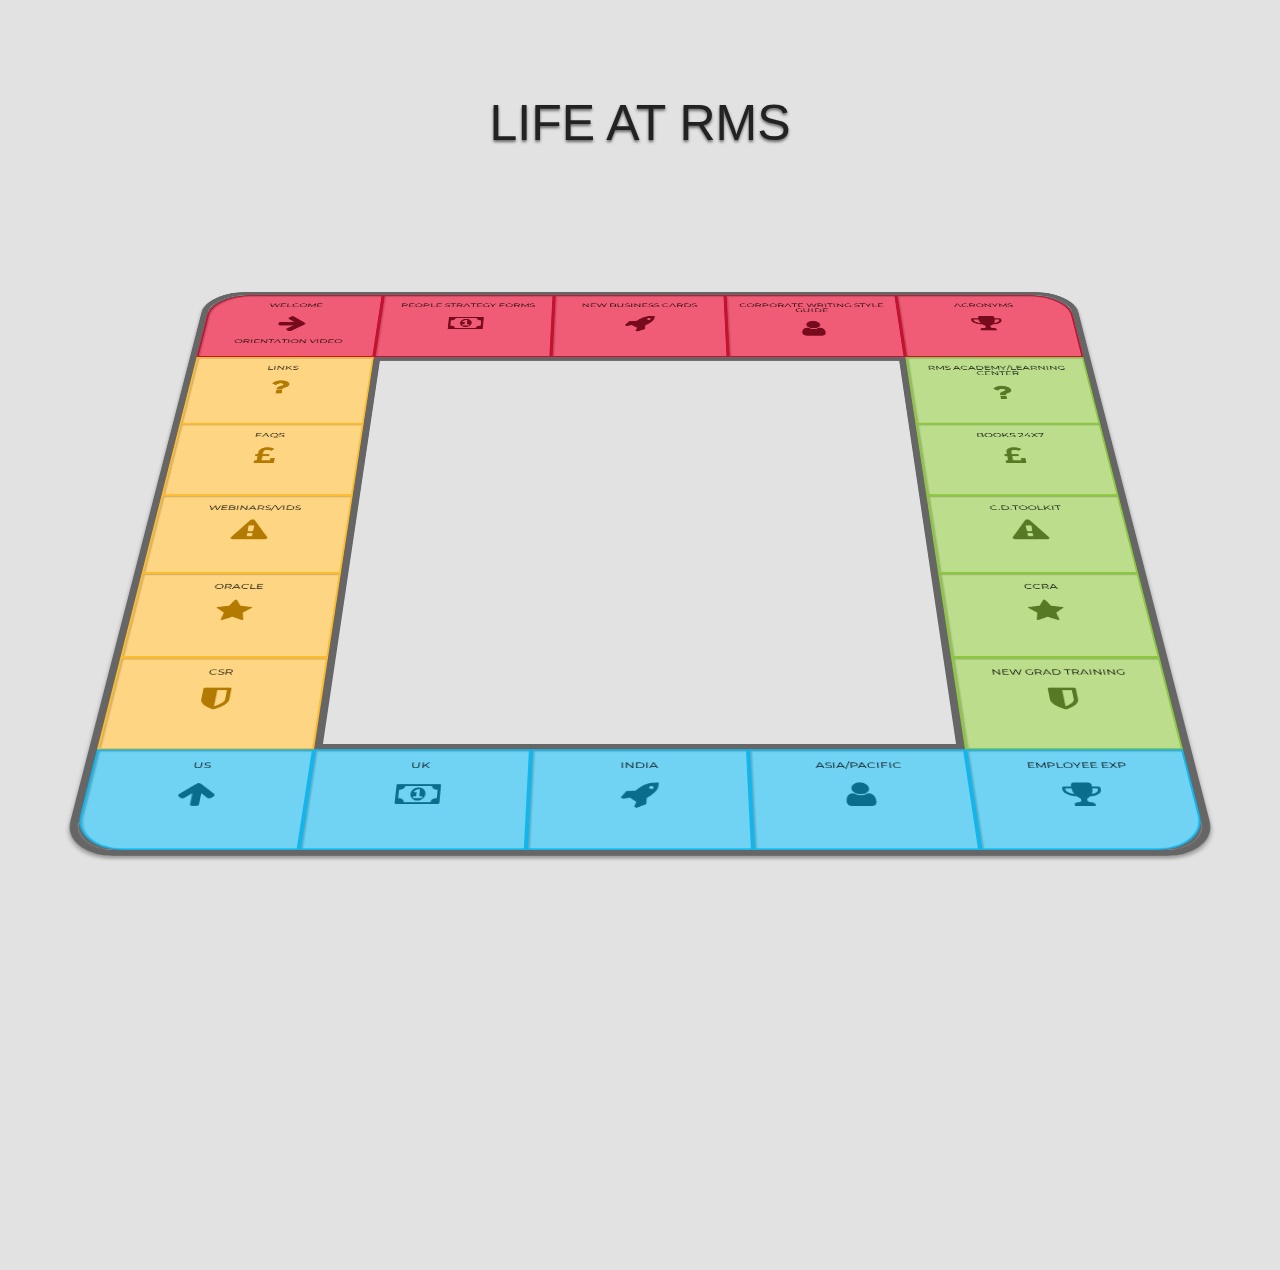
==== www/index.html @ 9209a02b "update index.html to reflect new tile names" ====
<html><head><link href="//maxcdn.bootstrapcdn.com/font-awesome/4.3.0/css/font-awesome.min.css" rel="stylesheet"/><link rel="StyleSheet" href="style.css" type="text/css" media="screen"/><link href="http://fonts.googleapis.com/css?family=Montserrat" rel="stylesheet" type="text/css"/><script src="http://code.jquery.com/jquery-2.1.4.min.js"></script></head><body><div class="app-container"><h1 class="title">Life at RMS</h1><div class="board"><!-- Top Row--><div class="top"><section data-id="dayOneWelcome" class="active top"><div class="place">Welcome</div><i class="fa fa-arrow-right"></i><div class="price">Orientation Video</div></section><section data-id="PSF" class="top"><div class="place">People Strategy Forms</div><i class="fa fa-money"></i><div class="price"> </div></section><section data-id="BusinessCards" class="top"><div class="place">New Business Cards</div><i class="fa fa-rocket"></i><div class="price"> </div></section><section class="top"><div class="place">Corporate Writing Style Guide</div><i class="fa fa-user"></i><div class="price"> </div></section><section class="no-dir end top"><div class="place">Acronyms </div><i class="fa fa-trophy"></i><div class="price"> </div></section></div><div class="sides"><!-- Right Row--><div class="side right"><section class="right"><div class="place">RMS ACADEMY/LEARNING CENTER</div><i class="fa fa-question"></i><div class="price"> </div></section><section class="right"><div class="place">BOOKS 24X7</div><i class="fa fa-gbp"></i><div class="price"></div></section><section class="right"><div class="place">C.D.TOOLKIT</div><i class="fa fa-warning"></i><div class="price"> </div></section><section class="right"><div class="place">CCRA</div><i class="fa fa-star"></i><div class="price"> </div></section><section class="right"><div class="place">NEW GRAD TRAINING</div><i class="fa fa-shield"></i><div class="price"> </div></section></div><!-- Left Row--><div class="side left"><section class="left"><div class="place">LINKS</div><i class="fa fa-question"></i><div class="price"> </div></section><section class="left"><div class="place">FAQS</div><i class="fa fa-gbp"></i><div class="price"> </div></section><section class="left danger"><div class="place">WEBINARS/VIDS</div><i class="fa fa-warning"></i><div class="price"> </div></section><section class="left"><div class="place">ORACLE</div><i class="fa fa-star"></i><div class="price"></div></section><section class="left start"><div class="place">CSR</div><i class="fa fa-shield"></i><div class="price"> </div></section></div></div><!-- Top Row--><div class="bottom"><section class="active bottom"><div class="place">US</div><i class="fa fa-arrow-up"></i><div class="price"> </div></section><section class="bottom"><div class="place">UK</div><i class="fa fa-money"></i><div class="price"> </div></section><section class="bottom"><div class="place">INDIA</div><i class="fa fa-rocket"></i><div class="price"> </div></section><section class="bottom"><div class="place">ASIA/PACIFIC</div><i class="fa fa-user"></i><div class="price"> </div></section><section class="no-dir end bottom"><div class="place">EMPLOYEE EXP</div><i class="fa fa-trophy"></i><div class="price"> </div></section></div></div><div class="modal"><div class="modal-content">Hello! This is an awesome model message.</div></div></div><script src="js/app.js"></script></body></html>
---- www/style.css ----
html,body,div,span,applet,object,iframe,h1,h2,h3,h4,h5,h6,p,blockquote,pre,a,abbr,acronym,address,big,cite,code,del,dfn,em,img,ins,kbd,q,s,samp,small,strike,strong,sub,sup,tt,var,b,u,i,center,dl,dt,dd,ol,ul,li,fieldset,form,label,legend,table,caption,tbody,tfoot,thead,tr,th,td,article,aside,canvas,details,embed,figure,figcaption,footer,header,hgroup,menu,nav,output,ruby,section,summary,time,mark,audio,video{margin:0;padding:0;border:0;font-size:100%;font:inherit;vertical-align:baseline}article,aside,details,figcaption,figure,footer,header,hgroup,menu,nav,section{display:block}body{line-height:1}ol,ul{list-style:none}blockquote,q{quotes:none}blockquote:before,blockquote:after,q:before,q:after{content:'';content:none}table{border-collapse:collapse;border-spacing:0}body{background:#e2e2e2;font-family:'Montserrat',sans-serif}body .title{text-align:center;margin:50px auto;font-family:Arial,Courier;font-size:50px;text-transform:uppercase;color:#222;text-shadow:0 2px 3px #666}.app-container{padding:3rem;position:relative;min-width:1100px}.board{border:.5rem solid #666;-webkit-transform:perspective(2500px) rotateX(50deg) translateY(-300px);transform:perspective(2500px) rotateX(50deg) translateY(-300px);width:90%;margin-left:auto;margin-right:auto;border-radius:3rem;overflow:hidden;box-shadow:0 .25rem .25rem rgba(0,0,0,0.3)}.board > .side,.board > .top,.board > .bottom{position:relative;background-color:#666}.board > .top:after,.board > .bottom:after{content:"";display:table;clear:both}.board > .top section,.board > .bottom section{float:left;width:20%}.board > .top{border-bottom:.5rem solid #666}.board > .bottom{border-top:.5rem solid #666;margin-top:-.5rem}.board .sides{margin-top:-.5rem;position:relative;z-index:1}.board .sides:after{content:"";display:table;clear:both}.board .side{width:20%}.board .side.left{border-right:.5rem solid #666;float:left}.board .side.right{border-left:.5rem solid #666;float:right}.board section{box-sizing:border-box;padding:1rem .5rem;min-width:10rem;height:9rem;text-align:center;cursor:pointer;position:relative;box-shadow:inset .1rem .1rem .1rem rgba(0,0,0,0.2)}.board section .place,.board section .price{font-size:.75rem;text-transform:uppercase}.board section .fa{font-size:2.5rem;padding:1rem 0}.board section.top{-webkit-transition:background .125s linear;transition:background .125s linear;background:#f05c75;border:2px solid #c41230}.board section.top:hover{background:#fac9d1}.board section.top:active{background:#b0102b;color:#fff}.board section.top .fa{color:#760b1d}.board section.top:first-child{border-top-left-radius:3rem}.board section.top:last-child{border-top-right-radius:3rem}.board section.right{-webkit-transition:background .125s linear;transition:background .125s linear;background:#bbdd8c;border:2px solid #8dc63f}.board section.right:hover{background:#e8f4d9}.board section.right:active{background:#7fb536;color:#fff}.board section.right .fa{color:#557924}.board section.bottom{-webkit-transition:background .125s linear;transition:background .125s linear;background:#70d3f3;border:2px solid #13b5ea}.board section.bottom:hover{background:#cff0fb}.board section.bottom:active{background:#11a3d3;color:#fff}.board section.bottom .fa{color:#0b6d8c}.board section.bottom:first-child{border-bottom-left-radius:3rem}.board section.bottom:last-child{border-bottom-right-radius:3rem}.board section.left{-webkit-transition:background .125s linear;transition:background .125s linear;background:#fed683;border:2px solid #fdbb30}.board section.left:hover{background:#fff1d6}.board section.left:active{background:#fdb112;color:#fff}.board section.left .fa{color:#b37a02}.modal{display:none;position:absolute;top:0;right:0;left:0;bottom:0}.modal-content{position:absolute;top:6rem;left:50%;width:40%;-webkit-transform:translateX(-50%);-ms-transform:translateX(-50%);transform:translateX(-50%);height:47%;padding:1rem;background-color:#fff;text-align:center;box-shadow:0 .25rem .25rem rgba(0,0,0,0.3)}.modal-content.p{text-align:center}.modal-content{-webkit-animation-name:fadeIn;animation-name:fadeIn;-webkit-animation-duration:.5s;animation-duration:.5s}@-webkit-keyframes fadeIn{from{opacity:.5}}@keyframes fadeIn{from{opacity:.5}}
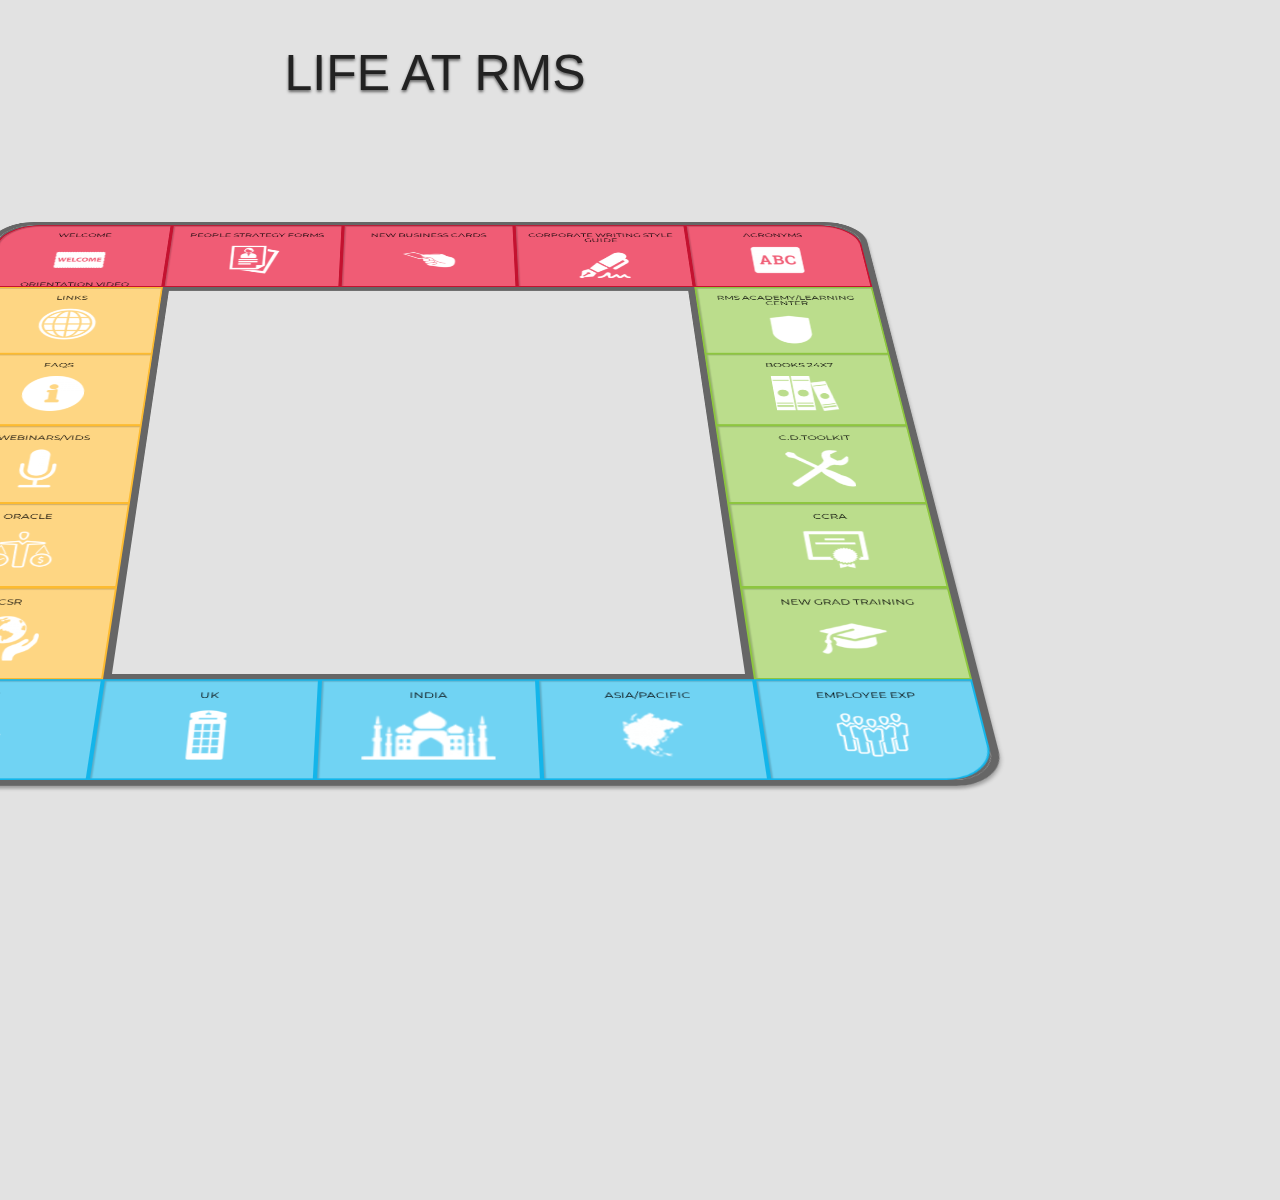
==== commit d0943454: "changed colors and hover of tiles" ====
--- a/www/index.html
+++ b/www/index.html
@@ -1 +1 @@
-<html><head><link href="//maxcdn.bootstrapcdn.com/font-awesome/4.3.0/css/font-awesome.min.css" rel="stylesheet"/><link rel="StyleSheet" href="style.css" type="text/css" media="screen"/><link href="http://fonts.googleapis.com/css?family=Montserrat" rel="stylesheet" type="text/css"/><script src="http://code.jquery.com/jquery-2.1.4.min.js"></script></head><body><div class="app-container"><h1 class="title">Life at RMS</h1><div class="board"><!-- Top Row--><div class="top"><section data-id="dayOneWelcome" class="active top"><div class="place">Welcome</div><i class="fa fa-arrow-right"></i><div class="price">Orientation Video</div></section><section data-id="PSF" class="top"><div class="place">People Strategy Forms</div><i class="fa fa-money"></i><div class="price"> </div></section><section data-id="BusinessCards" class="top"><div class="place">New Business Cards</div><i class="fa fa-rocket"></i><div class="price"> </div></section><section class="top"><div class="place">Corporate Writing Style Guide</div><i class="fa fa-user"></i><div class="price"> </div></section><section class="no-dir end top"><div class="place">Acronyms </div><i class="fa fa-trophy"></i><div class="price"> </div></section></div><div class="sides"><!-- Right Row--><div class="side right"><section class="right"><div class="place">RMS ACADEMY/LEARNING CENTER</div><i class="fa fa-question"></i><div class="price"> </div></section><section class="right"><div class="place">BOOKS 24X7</div><i class="fa fa-gbp"></i><div class="price"></div></section><section class="right"><div class="place">C.D.TOOLKIT</div><i class="fa fa-warning"></i><div class="price"> </div></section><section class="right"><div class="place">CCRA</div><i class="fa fa-star"></i><div class="price"> </div></section><section class="right"><div class="place">NEW GRAD TRAINING</div><i class="fa fa-shield"></i><div class="price"> </div></section></div><!-- Left Row--><div class="side left"><section class="left"><div class="place">LINKS</div><i class="fa fa-question"></i><div class="price"> </div></section><section class="left"><div class="place">FAQS</div><i class="fa fa-gbp"></i><div class="price"> </div></section><section class="left danger"><div class="place">WEBINARS/VIDS</div><i class="fa fa-warning"></i><div class="price"> </div></section><section class="left"><div class="place">ORACLE</div><i class="fa fa-star"></i><div class="price"></div></section><section class="left start"><div class="place">CSR</div><i class="fa fa-shield"></i><div class="price"> </div></section></div></div><!-- Top Row--><div class="bottom"><section class="active bottom"><div class="place">US</div><i class="fa fa-arrow-up"></i><div class="price"> </div></section><section class="bottom"><div class="place">UK</div><i class="fa fa-money"></i><div class="price"> </div></section><section class="bottom"><div class="place">INDIA</div><i class="fa fa-rocket"></i><div class="price"> </div></section><section class="bottom"><div class="place">ASIA/PACIFIC</div><i class="fa fa-user"></i><div class="price"> </div></section><section class="no-dir end bottom"><div class="place">EMPLOYEE EXP</div><i class="fa fa-trophy"></i><div class="price"> </div></section></div></div><div class="modal"><div class="modal-content">Hello! This is an awesome model message.</div></div></div><script src="js/app.js"></script></body></html>+<html><head><link href="//maxcdn.bootstrapcdn.com/font-awesome/4.3.0/css/font-awesome.min.css" rel="stylesheet"/><link rel="StyleSheet" href="style.css" type="text/css" media="screen"/><link href="http://fonts.googleapis.com/css?family=Montserrat" rel="stylesheet" type="text/css"/><script src="http://code.jquery.com/jquery-2.1.4.min.js"></script></head><body><div class="app-container"><h1 class="title">Life at RMS</h1><div class="board"><!-- Top Row--><div class="top"><section data-id="dayOneWelcome" class="active top"><div class="place">Welcome</div><img class="fa" src="90 Days icons/welcome.png" height="70px"><div class="price">Orientation Video</div></section><section data-id="PSF" class="top"><div class="place">People Strategy Forms</div><img class="fa" src="90 Days icons/people strategy forms.png" height="70px"><div class="price"> </div></section><section data-id="BusinessCards" class="top"><div class="place">New Business Cards</div><img class="fa" src="90 Days icons/business cards.png" height="70px"><div class="price"> </div></section><section class="top"><div class="place">Corporate Writing Style Guide</div><img class="fa" src="90 Days icons/writing guide.png" height="70px"><div class="price"> </div></section><section class="no-dir end top"><div class="place">Acronyms </div><img class="fa" src="90 Days icons/acronyms.png" height="70px"><div class="price"> </div></section></div><div class="sides"><!-- Right Row--><div class="side right"><section class="right"><div class="place">RMS ACADEMY/LEARNING CENTER</div><img class="fa" src="90 Days icons/RMS-Academy.png" height="70px"><div class="price"> </div></section><section class="right"><div class="place">BOOKS 24X7</div><img class="fa" src="90 Days icons/book24x7.png" height="70px"><div class="price"></div></section><section class="right"><div class="place">C.D.TOOLKIT</div><img class="fa" src="90 Days icons/toolkit.png" height="70px"><div class="price"> </div></section><section class="right"><div class="place">CCRA</div><img class="fa" src="90 Days icons/ccra.png" height="70px"><div class="price"> </div></section><section class="right"><div class="place">NEW GRAD TRAINING</div><img class="fa" src="90 Days icons/New grad training.png" height="70px"><div class="price"> </div></section></div><!-- Left Row--><div class="side left"><section class="left"><div class="place">LINKS</div><img class="fa" src="90 Days icons/links.png" height="70px"><div class="price"> </div></section><section class="left"><div class="place">FAQS</div><img class="fa" src="90 Days icons/FAQ.png" height="70px"><div class="price"> </div></section><section class="left danger"><div class="place">WEBINARS/VIDS</div><img class="fa" src="90 Days icons/webinars.png" height="70px"><div class="price"> </div></section><section class="left"><div class="place">ORACLE</div><img class="fa" src="90 Days icons/oracle.png" height="70px"><div class="price"></div></section><section class="left start"><div class="place">CSR</div><img class="fa" src="90 Days icons/csr.png" height="70px"><div class="price"> </div></section></div></div><!-- Top Row--><div class="bottom"><section class="active bottom"><div class="place">US</div><img class="fa" src="90 Days icons/USA.png" height="70px"><div class="price"></div></section><section class="bottom"><div class="place">UK</div><img class="fa" src="90 Days icons/UK.png" height="70px"><div class="price"> </div></section><section class="bottom"><div class="place">INDIA</div><img class="fa" src="90 Days icons/India.png" height="70px"><div class="price"> </div></section><section class="bottom"><div class="place">ASIA/PACIFIC</div><img class="fa" src="90 Days icons/asia.png" height="70px"><div class="price"> </div></section><section class="no-dir end bottom"><div class="place">EMPLOYEE EXP</div><img class="fa" src="90 Days icons/employee exp.png" height="70px"><div class="price"> </div></section></div></div><div class="modal"><div class="modal-content">Hello! This is an awesome model message.</div></div></div><script src="js/app.js"></script></body></html>--- a/www/style.css
+++ b/www/style.css
@@ -1 +1 @@
-html,body,div,span,applet,object,iframe,h1,h2,h3,h4,h5,h6,p,blockquote,pre,a,abbr,acronym,address,big,cite,code,del,dfn,em,img,ins,kbd,q,s,samp,small,strike,strong,sub,sup,tt,var,b,u,i,center,dl,dt,dd,ol,ul,li,fieldset,form,label,legend,table,caption,tbody,tfoot,thead,tr,th,td,article,aside,canvas,details,embed,figure,figcaption,footer,header,hgroup,menu,nav,output,ruby,section,summary,time,mark,audio,video{margin:0;padding:0;border:0;font-size:100%;font:inherit;vertical-align:baseline}article,aside,details,figcaption,figure,footer,header,hgroup,menu,nav,section{display:block}body{line-height:1}ol,ul{list-style:none}blockquote,q{quotes:none}blockquote:before,blockquote:after,q:before,q:after{content:'';content:none}table{border-collapse:collapse;border-spacing:0}body{background:#e2e2e2;font-family:'Montserrat',sans-serif}body .title{text-align:center;margin:50px auto;font-family:Arial,Courier;font-size:50px;text-transform:uppercase;color:#222;text-shadow:0 2px 3px #666}.app-container{padding:3rem;position:relative;min-width:1100px}.board{border:.5rem solid #666;-webkit-transform:perspective(2500px) rotateX(50deg) translateY(-300px);transform:perspective(2500px) rotateX(50deg) translateY(-300px);width:90%;margin-left:auto;margin-right:auto;border-radius:3rem;overflow:hidden;box-shadow:0 .25rem .25rem rgba(0,0,0,0.3)}.board > .side,.board > .top,.board > .bottom{position:relative;background-color:#666}.board > .top:after,.board > .bottom:after{content:"";display:table;clear:both}.board > .top section,.board > .bottom section{float:left;width:20%}.board > .top{border-bottom:.5rem solid #666}.board > .bottom{border-top:.5rem solid #666;margin-top:-.5rem}.board .sides{margin-top:-.5rem;position:relative;z-index:1}.board .sides:after{content:"";display:table;clear:both}.board .side{width:20%}.board .side.left{border-right:.5rem solid #666;float:left}.board .side.right{border-left:.5rem solid #666;float:right}.board section{box-sizing:border-box;padding:1rem .5rem;min-width:10rem;height:9rem;text-align:center;cursor:pointer;position:relative;box-shadow:inset .1rem .1rem .1rem rgba(0,0,0,0.2)}.board section .place,.board section .price{font-size:.75rem;text-transform:uppercase}.board section .fa{font-size:2.5rem;padding:1rem 0}.board section.top{-webkit-transition:background .125s linear;transition:background .125s linear;background:#f05c75;border:2px solid #c41230}.board section.top:hover{background:#fac9d1}.board section.top:active{background:#b0102b;color:#fff}.board section.top .fa{color:#760b1d}.board section.top:first-child{border-top-left-radius:3rem}.board section.top:last-child{border-top-right-radius:3rem}.board section.right{-webkit-transition:background .125s linear;transition:background .125s linear;background:#bbdd8c;border:2px solid #8dc63f}.board section.right:hover{background:#e8f4d9}.board section.right:active{background:#7fb536;color:#fff}.board section.right .fa{color:#557924}.board section.bottom{-webkit-transition:background .125s linear;transition:background .125s linear;background:#70d3f3;border:2px solid #13b5ea}.board section.bottom:hover{background:#cff0fb}.board section.bottom:active{background:#11a3d3;color:#fff}.board section.bottom .fa{color:#0b6d8c}.board section.bottom:first-child{border-bottom-left-radius:3rem}.board section.bottom:last-child{border-bottom-right-radius:3rem}.board section.left{-webkit-transition:background .125s linear;transition:background .125s linear;background:#fed683;border:2px solid #fdbb30}.board section.left:hover{background:#fff1d6}.board section.left:active{background:#fdb112;color:#fff}.board section.left .fa{color:#b37a02}.modal{display:none;position:absolute;top:0;right:0;left:0;bottom:0}.modal-content{position:absolute;top:6rem;left:50%;width:40%;-webkit-transform:translateX(-50%);-ms-transform:translateX(-50%);transform:translateX(-50%);height:47%;padding:1rem;background-color:#fff;text-align:center;box-shadow:0 .25rem .25rem rgba(0,0,0,0.3)}.modal-content.p{text-align:center}.modal-content{-webkit-animation-name:fadeIn;animation-name:fadeIn;-webkit-animation-duration:.5s;animation-duration:.5s}@-webkit-keyframes fadeIn{from{opacity:.5}}@keyframes fadeIn{from{opacity:.5}}+html,body,div,span,applet,object,iframe,h1,h2,h3,h4,h5,h6,p,blockquote,pre,a,abbr,acronym,address,big,cite,code,del,dfn,em,img,ins,kbd,q,s,samp,small,strike,strong,sub,sup,tt,var,b,u,i,center,dl,dt,dd,ol,ul,li,fieldset,form,label,legend,table,caption,tbody,tfoot,thead,tr,th,td,article,aside,canvas,details,embed,figure,figcaption,footer,header,hgroup,menu,nav,output,ruby,section,summary,time,mark,audio,video{margin:0;padding:0;border:0;font-size:100%;font:inherit;vertical-align:baseline}article,aside,details,figcaption,figure,footer,header,hgroup,menu,nav,section{display:block}body{line-height:1}ol,ul{list-style:none}blockquote,q{quotes:none}blockquote:before,blockquote:after,q:before,q:after{content:'';content:none}table{border-collapse:collapse;border-spacing:0}body{background:#e2e2e2;font-family:'Montserrat',sans-serif}body .title{text-align:center;margin-left:-410px;margin-bottom:30px;font-family:Arial,Courier;font-size:50px;text-transform:uppercase;color:#222;text-shadow:0 2px 3px #666}.app-container{padding:3rem;position:relative;min-width:1100px}.board{border:.5rem solid #666;-webkit-transform:perspective(2500px) rotateX(50deg) translateY(-300px);transform:perspective(2500px) rotateX(50deg) translateY(-300px);width:90%;margin-left:-160px;margin-right:auto;border-radius:3rem;overflow:hidden;box-shadow:0 .25rem .25rem rgba(0,0,0,0.3)}.board > .side,.board > .top,.board > .bottom{position:relative;background-color:#666}.board > .top:after,.board > .bottom:after{content:"";display:table;clear:both}.board > .top section,.board > .bottom section{float:left;width:20%}.board > .top{border-bottom:.5rem solid #666}.board > .bottom{border-top:.5rem solid #666;margin-top:-.5rem}.board .sides{margin-top:-.5rem;position:relative;z-index:1}.board .sides:after{content:"";display:table;clear:both}.board .side{width:20%}.board .side.left{border-right:.5rem solid #666;float:left}.board .side.right{border-left:.5rem solid #666;float:right}.board section{box-sizing:border-box;padding:1rem .5rem;min-width:8rem;height:9rem;text-align:center;cursor:pointer;position:relative;box-shadow:inset .1rem .1rem .1rem rgba(0,0,0,0.2)}.board section .place,.board section .price{font-size:.75rem;text-transform:uppercase}.board section .fa{font-size:2.5rem;padding:1rem 0}.board section.top{-webkit-transition:background .125s linear;transition:background .125s linear;background:#f05c75;border:2px solid #c41230}.board section.top:hover{background:#c0122f}.board section.top:active{background:#b0102b;color:#fff}.board section.top .fa{color:#760b1d}.board section.top:first-child{border-top-left-radius:3rem}.board section.top:last-child{border-top-right-radius:3rem}.board section.right{-webkit-transition:background .125s linear;transition:background .125s linear;background:#bbdd8c;border:2px solid #8dc63f}.board section.right:hover{background:#8bc53b}.board section.right:active{background:#7fb536;color:#fff}.board section.right .fa{color:#557924}.board section.bottom{-webkit-transition:background .125s linear;transition:background .125s linear;background:#70d3f3;border:2px solid #13b5ea}.board section.bottom:hover{background:#13b1e5}.board section.bottom:active{background:#11a3d3;color:#fff}.board section.bottom .fa{color:#0b6d8c}.board section.bottom:first-child{border-bottom-left-radius:3rem}.board section.bottom:last-child{border-bottom-right-radius:3rem}.board section.left{-webkit-transition:background .125s linear;transition:background .125s linear;background:#fed683;border:2px solid #fdbb30}.board section.left:hover{background:#fdb92a}.board section.left:active{background:#fdb112;color:#fff}.board section.left .fa{color:#b37a02}.modal{display:none;position:absolute;top:0;right:0;left:0;bottom:0}.modal-content{position:absolute;top:6rem;left:31%;width:40%;-webkit-transform:translateX(-50%);-ms-transform:translateX(-50%);transform:translateX(-50%);height:47%;padding:1rem;background-color:#fff;text-align:center;box-shadow:0 .25rem .25rem rgba(0,0,0,0.3)}.modal-content.p{text-align:center}.modal-content{-webkit-animation-name:fadeIn;animation-name:fadeIn;-webkit-animation-duration:.5s;animation-duration:.5s}@-webkit-keyframes fadeIn{from{opacity:.5}}@keyframes fadeIn{from{opacity:.5}}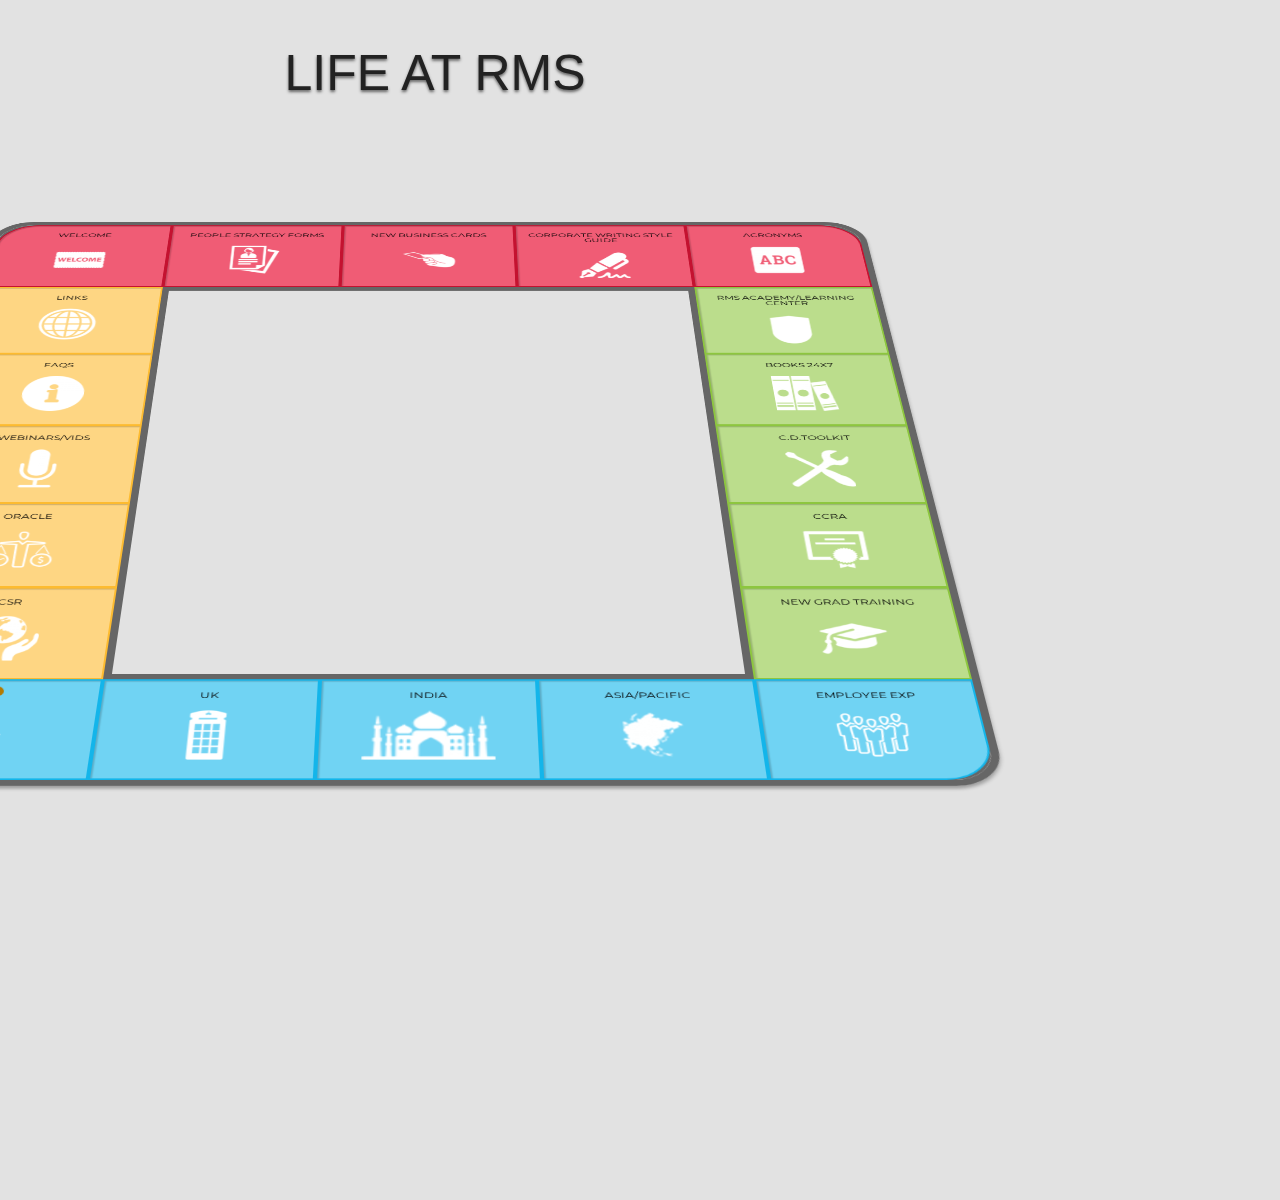
==== commit 75bb6e3b: "fixed merge conflict woooh deleted extra sections" ====
--- a/www/index.html
+++ b/www/index.html
@@ -1 +1 @@
-<html><head><link href="//maxcdn.bootstrapcdn.com/font-awesome/4.3.0/css/font-awesome.min.css" rel="stylesheet"/><link rel="StyleSheet" href="style.css" type="text/css" media="screen"/><link href="http://fonts.googleapis.com/css?family=Montserrat" rel="stylesheet" type="text/css"/><script src="http://code.jquery.com/jquery-2.1.4.min.js"></script></head><body><div class="app-container"><h1 class="title">Life at RMS</h1><div class="board"><!-- Top Row--><div class="top"><section data-id="dayOneWelcome" class="active top"><div class="place">Welcome</div><img class="fa" src="90 Days icons/welcome.png" height="70px"><div class="price">Orientation Video</div></section><section data-id="PSF" class="top"><div class="place">People Strategy Forms</div><img class="fa" src="90 Days icons/people strategy forms.png" height="70px"><div class="price"> </div></section><section data-id="BusinessCards" class="top"><div class="place">New Business Cards</div><img class="fa" src="90 Days icons/business cards.png" height="70px"><div class="price"> </div></section><section class="top"><div class="place">Corporate Writing Style Guide</div><img class="fa" src="90 Days icons/writing guide.png" height="70px"><div class="price"> </div></section><section class="no-dir end top"><div class="place">Acronyms </div><img class="fa" src="90 Days icons/acronyms.png" height="70px"><div class="price"> </div></section></div><div class="sides"><!-- Right Row--><div class="side right"><section class="right"><div class="place">RMS ACADEMY/LEARNING CENTER</div><img class="fa" src="90 Days icons/RMS-Academy.png" height="70px"><div class="price"> </div></section><section class="right"><div class="place">BOOKS 24X7</div><img class="fa" src="90 Days icons/book24x7.png" height="70px"><div class="price"></div></section><section class="right"><div class="place">C.D.TOOLKIT</div><img class="fa" src="90 Days icons/toolkit.png" height="70px"><div class="price"> </div></section><section class="right"><div class="place">CCRA</div><img class="fa" src="90 Days icons/ccra.png" height="70px"><div class="price"> </div></section><section class="right"><div class="place">NEW GRAD TRAINING</div><img class="fa" src="90 Days icons/New grad training.png" height="70px"><div class="price"> </div></section></div><!-- Left Row--><div class="side left"><section class="left"><div class="place">LINKS</div><img class="fa" src="90 Days icons/links.png" height="70px"><div class="price"> </div></section><section class="left"><div class="place">FAQS</div><img class="fa" src="90 Days icons/FAQ.png" height="70px"><div class="price"> </div></section><section class="left danger"><div class="place">WEBINARS/VIDS</div><img class="fa" src="90 Days icons/webinars.png" height="70px"><div class="price"> </div></section><section class="left"><div class="place">ORACLE</div><img class="fa" src="90 Days icons/oracle.png" height="70px"><div class="price"></div></section><section class="left start"><div class="place">CSR</div><img class="fa" src="90 Days icons/csr.png" height="70px"><div class="price"> </div></section></div></div><!-- Top Row--><div class="bottom"><section class="active bottom"><div class="place">US</div><img class="fa" src="90 Days icons/USA.png" height="70px"><div class="price"></div></section><section class="bottom"><div class="place">UK</div><img class="fa" src="90 Days icons/UK.png" height="70px"><div class="price"> </div></section><section class="bottom"><div class="place">INDIA</div><img class="fa" src="90 Days icons/India.png" height="70px"><div class="price"> </div></section><section class="bottom"><div class="place">ASIA/PACIFIC</div><img class="fa" src="90 Days icons/asia.png" height="70px"><div class="price"> </div></section><section class="no-dir end bottom"><div class="place">EMPLOYEE EXP</div><img class="fa" src="90 Days icons/employee exp.png" height="70px"><div class="price"> </div></section></div></div><div class="modal"><div class="modal-content">Hello! This is an awesome model message.</div></div></div><script src="js/app.js"></script></body></html>+<html><head><link href="//maxcdn.bootstrapcdn.com/font-awesome/4.3.0/css/font-awesome.min.css" rel="stylesheet"/><link rel="StyleSheet" href="style.css" type="text/css" media="screen"/><link href="http://fonts.googleapis.com/css?family=Montserrat" rel="stylesheet" type="text/css"/><script src="http://code.jquery.com/jquery-2.1.4.min.js"></script></head><body><div class="app-container"><h1 class="title">Life at RMS</h1><div class="board"><!-- Top Row--><div class="top"><section data-id="dayOneWelcome" class="active top"><div class="place">Welcome</div><img class="fa" src="90 Days icons/welcome.png" height="70px"></section><section data-id="PSF" class="top"><div class="place">People Strategy Forms</div><img class="fa" src="90 Days icons/people strategy forms.png" height="70px"><div class="price"> </div></section><section data-id="BusinessCards" class="top"><div class="place">New Business Cards</div><img class="fa" src="90 Days icons/business cards.png" height="70px"><div class="price"> </div></section><section class="top"><div class="place">Corporate Writing Style Guide</div><img class="fa" src="90 Days icons/writing guide.png" height="70px"><div class="price"> </div></section><section class="no-dir end top"><div class="place">Acronyms </div><img class="fa" src="90 Days icons/acronyms.png" height="70px"><div class="price"> </div><i class="fa fa-money"></i><div class="price">  </div></section></div><div class="sides"><!-- Right Row--><div class="side right"><section class="right"><div class="place">RMS ACADEMY/LEARNING CENTER</div><img class="fa" src="90 Days icons/RMS-Academy.png" height="70px"><div class="price"> </div></section><section class="right"><div class="place">BOOKS 24X7</div><img class="fa" src="90 Days icons/book24x7.png" height="70px"><div class="price"></div></section><section class="right"><div class="place">C.D.TOOLKIT</div><img class="fa" src="90 Days icons/toolkit.png" height="70px"><div class="price"> </div></section><section class="right"><div class="place">CCRA</div><img class="fa" src="90 Days icons/ccra.png" height="70px"><div class="price"> </div></section><section class="right"><div class="place">NEW GRAD TRAINING</div><img class="fa" src="90 Days icons/New grad training.png" height="70px"><div class="price">  </div></section></div><!-- Left Row--><div class="side left"><section class="left"><div class="place">LINKS</div><img class="fa" src="90 Days icons/links.png" height="70px"><div class="price"> </div></section><section class="left"><div class="place">FAQS</div><img class="fa" src="90 Days icons/FAQ.png" height="70px"><div class="price"> </div></section><section class="left danger"><div class="place">WEBINARS/VIDS</div><img class="fa" src="90 Days icons/webinars.png" height="70px"><div class="price"> </div></section><section class="left"><div class="place">ORACLE</div><img class="fa" src="90 Days icons/oracle.png" height="70px"><div class="price"></div></section><section class="left start"><div class="place">CSR</div><img class="fa" src="90 Days icons/csr.png" height="70px"><div class="price"> </div><i class="fa fa-question"></i><div class="price">   </div></section></div></div><!-- Top Row--><div class="bottom"><section class="active bottom"><div class="place">US</div><img class="fa" src="90 Days icons/USA.png" height="70px"><div class="price"></div></section><section class="bottom"><div class="place">UK</div><img class="fa" src="90 Days icons/UK.png" height="70px"><div class="price"> </div></section><section class="bottom"><div class="place">INDIA</div><img class="fa" src="90 Days icons/India.png" height="70px"><div class="price"> </div></section><section class="bottom"><div class="place">ASIA/PACIFIC</div><img class="fa" src="90 Days icons/asia.png" height="70px"><div class="price"> </div></section><section class="no-dir end bottom"><div class="place">EMPLOYEE EXP</div><img class="fa" src="90 Days icons/employee exp.png" height="70px"><div class="price"> </div><i class="fa fa-arrow-up"></i><div class="price">  </div></section></div></div><div class="modal"><div class="modal-content">Hello! This is an awesome model message.</div></div></div><script src="js/app.js"></script></body></html>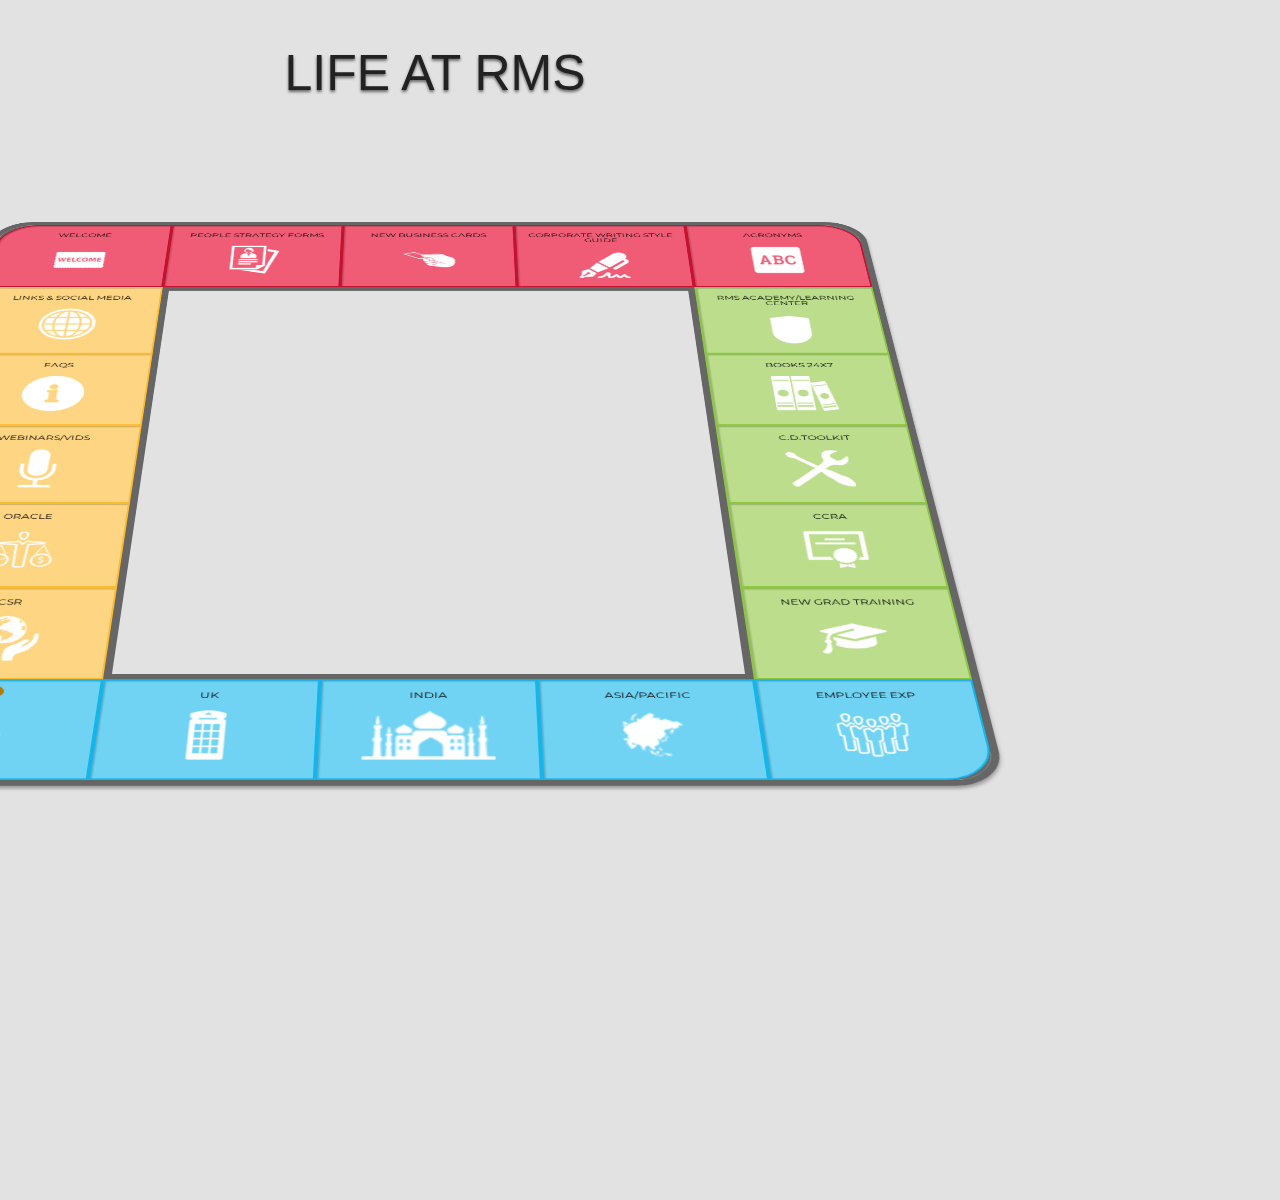
==== commit da5fe42d: "compile html and js" ====
--- a/www/index.html
+++ b/www/index.html
@@ -1 +1 @@
-<html><head><link href="//maxcdn.bootstrapcdn.com/font-awesome/4.3.0/css/font-awesome.min.css" rel="stylesheet"/><link rel="StyleSheet" href="style.css" type="text/css" media="screen"/><link href="http://fonts.googleapis.com/css?family=Montserrat" rel="stylesheet" type="text/css"/><script src="http://code.jquery.com/jquery-2.1.4.min.js"></script></head><body><div class="app-container"><h1 class="title">Life at RMS</h1><div class="board"><!-- Top Row--><div class="top"><section data-id="dayOneWelcome" class="active top"><div class="place">Welcome</div><img class="fa" src="90 Days icons/welcome.png" height="70px"></section><section data-id="PSF" class="top"><div class="place">People Strategy Forms</div><img class="fa" src="90 Days icons/people strategy forms.png" height="70px"><div class="price"> </div></section><section data-id="BusinessCards" class="top"><div class="place">New Business Cards</div><img class="fa" src="90 Days icons/business cards.png" height="70px"><div class="price"> </div></section><section class="top"><div class="place">Corporate Writing Style Guide</div><img class="fa" src="90 Days icons/writing guide.png" height="70px"><div class="price"> </div></section><section class="no-dir end top"><div class="place">Acronyms </div><img class="fa" src="90 Days icons/acronyms.png" height="70px"><div class="price"> </div><i class="fa fa-money"></i><div class="price">  </div></section></div><div class="sides"><!-- Right Row--><div class="side right"><section class="right"><div class="place">RMS ACADEMY/LEARNING CENTER</div><img class="fa" src="90 Days icons/RMS-Academy.png" height="70px"><div class="price"> </div></section><section class="right"><div class="place">BOOKS 24X7</div><img class="fa" src="90 Days icons/book24x7.png" height="70px"><div class="price"></div></section><section class="right"><div class="place">C.D.TOOLKIT</div><img class="fa" src="90 Days icons/toolkit.png" height="70px"><div class="price"> </div></section><section class="right"><div class="place">CCRA</div><img class="fa" src="90 Days icons/ccra.png" height="70px"><div class="price"> </div></section><section class="right"><div class="place">NEW GRAD TRAINING</div><img class="fa" src="90 Days icons/New grad training.png" height="70px"><div class="price">  </div></section></div><!-- Left Row--><div class="side left"><section class="left"><div class="place">LINKS</div><img class="fa" src="90 Days icons/links.png" height="70px"><div class="price"> </div></section><section class="left"><div class="place">FAQS</div><img class="fa" src="90 Days icons/FAQ.png" height="70px"><div class="price"> </div></section><section class="left danger"><div class="place">WEBINARS/VIDS</div><img class="fa" src="90 Days icons/webinars.png" height="70px"><div class="price"> </div></section><section class="left"><div class="place">ORACLE</div><img class="fa" src="90 Days icons/oracle.png" height="70px"><div class="price"></div></section><section class="left start"><div class="place">CSR</div><img class="fa" src="90 Days icons/csr.png" height="70px"><div class="price"> </div><i class="fa fa-question"></i><div class="price">   </div></section></div></div><!-- Top Row--><div class="bottom"><section class="active bottom"><div class="place">US</div><img class="fa" src="90 Days icons/USA.png" height="70px"><div class="price"></div></section><section class="bottom"><div class="place">UK</div><img class="fa" src="90 Days icons/UK.png" height="70px"><div class="price"> </div></section><section class="bottom"><div class="place">INDIA</div><img class="fa" src="90 Days icons/India.png" height="70px"><div class="price"> </div></section><section class="bottom"><div class="place">ASIA/PACIFIC</div><img class="fa" src="90 Days icons/asia.png" height="70px"><div class="price"> </div></section><section class="no-dir end bottom"><div class="place">EMPLOYEE EXP</div><img class="fa" src="90 Days icons/employee exp.png" height="70px"><div class="price"> </div><i class="fa fa-arrow-up"></i><div class="price">  </div></section></div></div><div class="modal"><div class="modal-content">Hello! This is an awesome model message.</div></div></div><script src="js/app.js"></script></body></html>+<html><head><link href="//maxcdn.bootstrapcdn.com/font-awesome/4.3.0/css/font-awesome.min.css" rel="stylesheet"/><link rel="StyleSheet" href="style.css" type="text/css" media="screen"/><link href="http://fonts.googleapis.com/css?family=Montserrat" rel="stylesheet" type="text/css"/><script src="http://code.jquery.com/jquery-2.1.4.min.js"></script></head><body><div class="app-container"><h1 class="title">Life at RMS</h1><div class="board"><!-- Top Row--><div class="top"><section data-id="dayOneWelcome" class="active top"><div class="place">Welcome</div><img class="fa" src="90 Days icons/welcome.png" height="70px"></section><section data-id="PSF" class="top"><div class="place">People Strategy Forms</div><img class="fa" src="90 Days icons/people strategy forms.png" height="70px"><div class="price"> </div></section><section data-id="BusinessCards" class="top"><div class="place">New Business Cards</div><img class="fa" src="90 Days icons/business cards.png" height="70px"><div class="price"> </div></section><section data-id="WritingStyleGuide" class="top"><div class="place">Corporate Writing Style Guide</div><img class="fa" src="90 Days icons/writing guide.png" height="70px"><div class="price"> </div></section><section data-id="Acronyms" class="no-dir end top"><div class="place">Acronyms </div><img class="fa" src="90 Days icons/acronyms.png" height="70px"><div class="price"> </div><i class="fa fa-money"></i><div class="price">  </div></section></div><div class="sides"><!-- Right Row--><div class="side right"><section class="right"><div class="place">RMS ACADEMY/LEARNING CENTER</div><img class="fa" src="90 Days icons/RMS-Academy.png" height="70px"><div class="price"> </div></section><section class="right"><div class="place">BOOKS 24X7</div><img class="fa" src="90 Days icons/book24x7.png" height="70px"><div class="price"></div></section><section class="right"><div class="place">C.D.TOOLKIT</div><img class="fa" src="90 Days icons/toolkit.png" height="70px"><div class="price"> </div></section><section class="right"><div class="place">CCRA</div><img class="fa" src="90 Days icons/ccra.png" height="70px"><div class="price"> </div></section><section class="right"><div class="place">NEW GRAD TRAINING</div><img class="fa" src="90 Days icons/New grad training.png" height="70px"><div class="price">  </div></section></div><!-- Left Row--><div class="side left"><section class="left"><div class="place">LINKS & SOCIAL MEDIA</div><img class="fa" src="90 Days icons/links.png" height="70px"><div class="price"> </div></section><section class="left"><div class="place">FAQS</div><img class="fa" src="90 Days icons/FAQ.png" height="70px"><div class="price"> </div></section><section class="left danger"><div class="place">WEBINARS/VIDS</div><img class="fa" src="90 Days icons/webinars.png" height="70px"><div class="price"> </div></section><section class="left"><div class="place">ORACLE</div><img class="fa" src="90 Days icons/oracle.png" height="70px"><div class="price"></div></section><section class="left start"><div class="place">CSR</div><img class="fa" src="90 Days icons/csr.png" height="70px"><div class="price"> </div><i class="fa fa-question"></i><div class="price">   </div></section></div></div><!-- Top Row--><div class="bottom"><section class="active bottom"><div class="place">US</div><img class="fa" src="90 Days icons/USA.png" height="70px"><div class="price"></div></section><section class="bottom"><div class="place">UK</div><img class="fa" src="90 Days icons/UK.png" height="70px"><div class="price"> </div></section><section class="bottom"><div class="place">INDIA</div><img class="fa" src="90 Days icons/India.png" height="70px"><div class="price"> </div></section><section class="bottom"><div class="place">ASIA/PACIFIC</div><img class="fa" src="90 Days icons/asia.png" height="70px"><div class="price"> </div></section><section class="no-dir end bottom"><div class="place">EMPLOYEE EXP</div><img class="fa" src="90 Days icons/employee exp.png" height="70px"><div class="price"> </div><i class="fa fa-arrow-up"></i><div class="price">  </div></section></div></div><div class="modal"><div class="modal-content">Hello! This is an awesome model message.</div></div></div><script src="js/app.js"></script></body></html>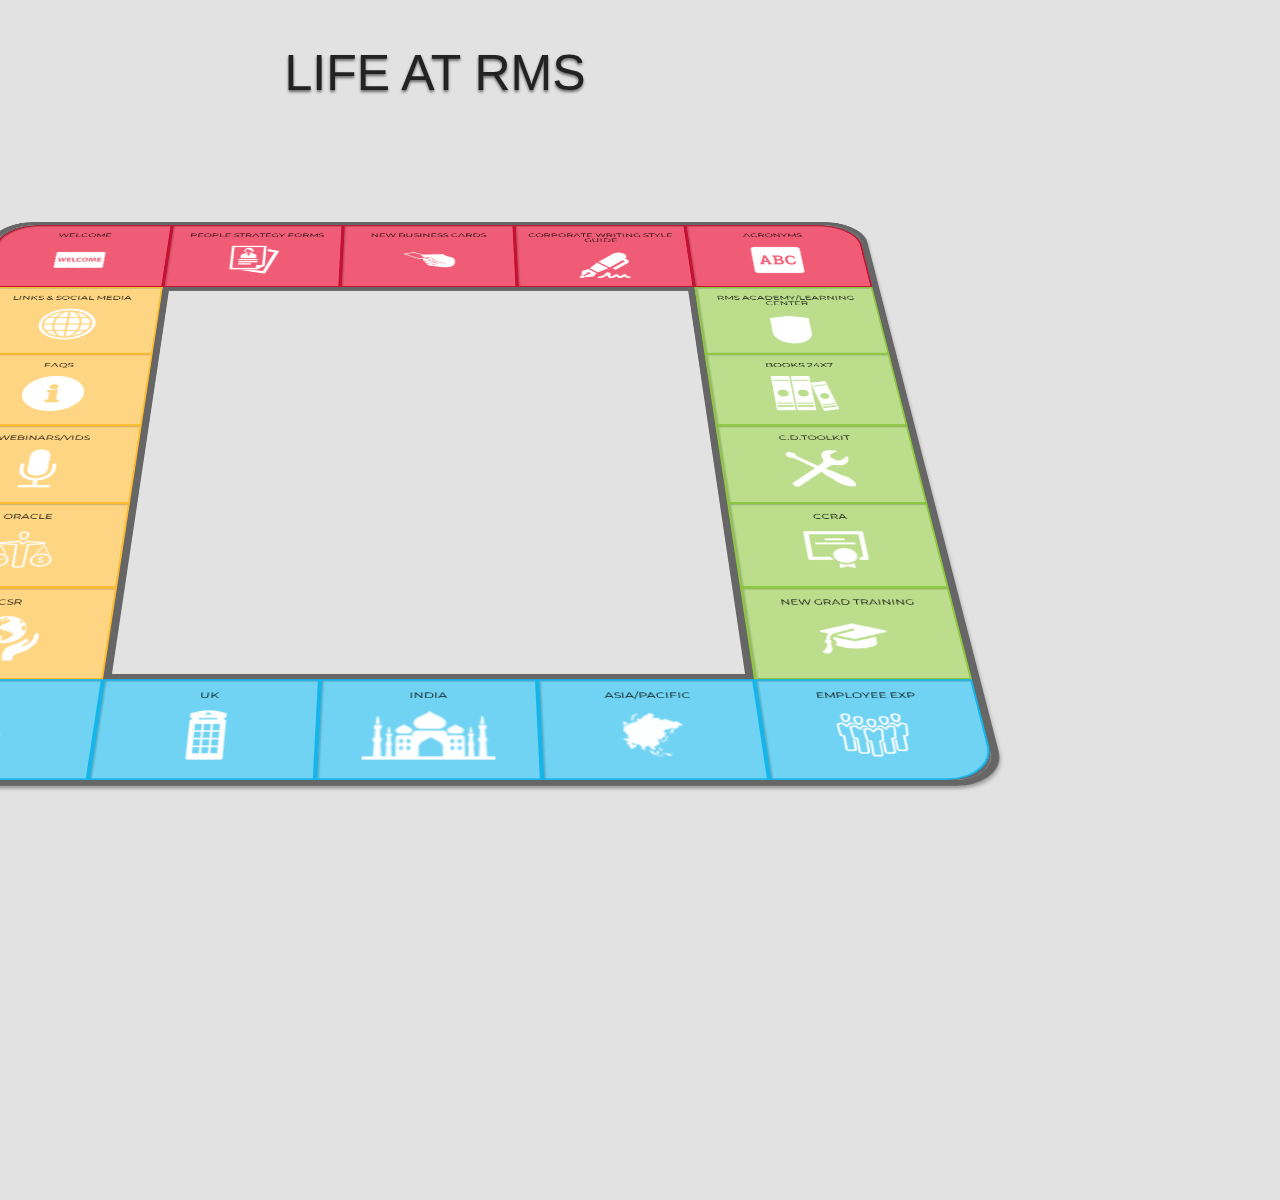
==== commit eb76dade: "update all content and compile" ====
--- a/www/index.html
+++ b/www/index.html
@@ -1 +1 @@
-<html><head><link href="//maxcdn.bootstrapcdn.com/font-awesome/4.3.0/css/font-awesome.min.css" rel="stylesheet"/><link rel="StyleSheet" href="style.css" type="text/css" media="screen"/><link href="http://fonts.googleapis.com/css?family=Montserrat" rel="stylesheet" type="text/css"/><script src="http://code.jquery.com/jquery-2.1.4.min.js"></script></head><body><div class="app-container"><h1 class="title">Life at RMS</h1><div class="board"><!-- Top Row--><div class="top"><section data-id="dayOneWelcome" class="active top"><div class="place">Welcome</div><img class="fa" src="90 Days icons/welcome.png" height="70px"></section><section data-id="PSF" class="top"><div class="place">People Strategy Forms</div><img class="fa" src="90 Days icons/people strategy forms.png" height="70px"><div class="price"> </div></section><section data-id="BusinessCards" class="top"><div class="place">New Business Cards</div><img class="fa" src="90 Days icons/business cards.png" height="70px"><div class="price"> </div></section><section data-id="WritingStyleGuide" class="top"><div class="place">Corporate Writing Style Guide</div><img class="fa" src="90 Days icons/writing guide.png" height="70px"><div class="price"> </div></section><section data-id="Acronyms" class="no-dir end top"><div class="place">Acronyms </div><img class="fa" src="90 Days icons/acronyms.png" height="70px"><div class="price"> </div><i class="fa fa-money"></i><div class="price">  </div></section></div><div class="sides"><!-- Right Row--><div class="side right"><section class="right"><div class="place">RMS ACADEMY/LEARNING CENTER</div><img class="fa" src="90 Days icons/RMS-Academy.png" height="70px"><div class="price"> </div></section><section class="right"><div class="place">BOOKS 24X7</div><img class="fa" src="90 Days icons/book24x7.png" height="70px"><div class="price"></div></section><section class="right"><div class="place">C.D.TOOLKIT</div><img class="fa" src="90 Days icons/toolkit.png" height="70px"><div class="price"> </div></section><section class="right"><div class="place">CCRA</div><img class="fa" src="90 Days icons/ccra.png" height="70px"><div class="price"> </div></section><section class="right"><div class="place">NEW GRAD TRAINING</div><img class="fa" src="90 Days icons/New grad training.png" height="70px"><div class="price">  </div></section></div><!-- Left Row--><div class="side left"><section class="left"><div class="place">LINKS & SOCIAL MEDIA</div><img class="fa" src="90 Days icons/links.png" height="70px"><div class="price"> </div></section><section class="left"><div class="place">FAQS</div><img class="fa" src="90 Days icons/FAQ.png" height="70px"><div class="price"> </div></section><section class="left danger"><div class="place">WEBINARS/VIDS</div><img class="fa" src="90 Days icons/webinars.png" height="70px"><div class="price"> </div></section><section class="left"><div class="place">ORACLE</div><img class="fa" src="90 Days icons/oracle.png" height="70px"><div class="price"></div></section><section class="left start"><div class="place">CSR</div><img class="fa" src="90 Days icons/csr.png" height="70px"><div class="price"> </div><i class="fa fa-question"></i><div class="price">   </div></section></div></div><!-- Top Row--><div class="bottom"><section class="active bottom"><div class="place">US</div><img class="fa" src="90 Days icons/USA.png" height="70px"><div class="price"></div></section><section class="bottom"><div class="place">UK</div><img class="fa" src="90 Days icons/UK.png" height="70px"><div class="price"> </div></section><section class="bottom"><div class="place">INDIA</div><img class="fa" src="90 Days icons/India.png" height="70px"><div class="price"> </div></section><section class="bottom"><div class="place">ASIA/PACIFIC</div><img class="fa" src="90 Days icons/asia.png" height="70px"><div class="price"> </div></section><section class="no-dir end bottom"><div class="place">EMPLOYEE EXP</div><img class="fa" src="90 Days icons/employee exp.png" height="70px"><div class="price"> </div><i class="fa fa-arrow-up"></i><div class="price">  </div></section></div></div><div class="modal"><div class="modal-content">Hello! This is an awesome model message.</div></div></div><script src="js/app.js"></script></body></html>+<html><head><link href="//maxcdn.bootstrapcdn.com/font-awesome/4.3.0/css/font-awesome.min.css" rel="stylesheet"/><link rel="StyleSheet" href="style.css" type="text/css" media="screen"/><link href="http://fonts.googleapis.com/css?family=Montserrat" rel="stylesheet" type="text/css"/><script src="http://code.jquery.com/jquery-2.1.4.min.js"></script></head><body><div class="app-container"><h1 class="title">Life at RMS</h1><div class="board"><!-- Top Row--><div class="top"><section data-id="dayOneWelcome" class="active top"><div class="place">Welcome</div><img class="fa" src="90 Days icons/welcome.png" height="70px"></section><section data-id="PSF" class="top"><div class="place">People Strategy Forms</div><img class="fa" src="90 Days icons/people strategy forms.png" height="70px"></section><section data-id="BusinessCards" class="top"><div class="place">New Business Cards</div><img class="fa" src="90 Days icons/business cards.png" height="70px"></section><section data-id="WritingStyleGuide" class="top"><div class="place">Corporate Writing Style Guide</div><img class="fa" src="90 Days icons/writing guide.png" height="70px"></section><section data-id="Acronyms" class="no-dir end top"><div class="place">Acronyms </div><img class="fa" src="90 Days icons/acronyms.png" height="70px"></section></div><div class="sides"><!-- Right Row--><div class="side right"><section data-id="LearningCenter" class="right"><div class="place">RMS ACADEMY/LEARNING CENTER</div><img class="fa" src="90 Days icons/RMS-Academy.png" height="70px"></section><section data-id="Books24x7" class="right"><div class="place">BOOKS 24X7</div><img class="fa" src="90 Days icons/book24x7.png" height="70px"></section><section data-id="CDToolkit" class="right"><div class="place">C.D.TOOLKIT</div><img class="fa" src="90 Days icons/toolkit.png" height="70px"></section><section data-id="CCRA" class="right"><div class="place">CCRA</div><img class="fa" src="90 Days icons/ccra.png" height="70px"></section><section data-id="NewGrad" class="right"><div class="place">NEW GRAD TRAINING</div><img class="fa" src="90 Days icons/New grad training.png" height="70px"></section></div><!-- Left Row--><div class="side left"><section data-id="Links" class="left"><div class="place">LINKS & SOCIAL MEDIA</div><img class="fa" src="90 Days icons/links.png" height="70px"></section><section data-id="FAQ" class="left"><div class="place">FAQS</div><img class="fa" src="90 Days icons/FAQ.png" height="70px"></section><section data-id="Vids" class="left"><div class="place">WEBINARS/VIDS</div><img class="fa" src="90 Days icons/webinars.png" height="70px"></section><section data-id="Oracle" class="left"><div class="place">ORACLE</div><img class="fa" src="90 Days icons/oracle.png" height="70px"></section><section data-id="CSR" class="left start"><div class="place">CSR</div><img class="fa" src="90 Days icons/csr.png" height="70px"> </section></div></div><!-- Top Row--><div class="bottom"><section data-id="US" class="bottom"><div class="place">US</div><img class="fa" src="90 Days icons/USA.png" height="70px"></section><section data-id="UK" class="bottom"><div class="place">UK</div><img class="fa" src="90 Days icons/UK.png" height="70px"></section><section data-id="India" class="bottom"><div class="place">INDIA</div><img class="fa" src="90 Days icons/India.png" height="70px"></section><section data-id="Asia" class="bottom"><div class="place">ASIA/PACIFIC</div><img class="fa" src="90 Days icons/asia.png" height="70px"></section><section data-id="EE" class="no-dir end bottom"><div class="place">EMPLOYEE EXP</div><img class="fa" src="90 Days icons/employee exp.png" height="70px"></section></div></div><div class="modal"><div class="modal-content">Hello! This is an awesome modal message.</div></div></div><script src="js/app.js"></script></body></html>--- a/www/style.css
+++ b/www/style.css
@@ -1 +1 @@
-html,body,div,span,applet,object,iframe,h1,h2,h3,h4,h5,h6,p,blockquote,pre,a,abbr,acronym,address,big,cite,code,del,dfn,em,img,ins,kbd,q,s,samp,small,strike,strong,sub,sup,tt,var,b,u,i,center,dl,dt,dd,ol,ul,li,fieldset,form,label,legend,table,caption,tbody,tfoot,thead,tr,th,td,article,aside,canvas,details,embed,figure,figcaption,footer,header,hgroup,menu,nav,output,ruby,section,summary,time,mark,audio,video{margin:0;padding:0;border:0;font-size:100%;font:inherit;vertical-align:baseline}article,aside,details,figcaption,figure,footer,header,hgroup,menu,nav,section{display:block}body{line-height:1}ol,ul{list-style:none}blockquote,q{quotes:none}blockquote:before,blockquote:after,q:before,q:after{content:'';content:none}table{border-collapse:collapse;border-spacing:0}body{background:#e2e2e2;font-family:'Montserrat',sans-serif}body .title{text-align:center;margin-left:-410px;margin-bottom:30px;font-family:Arial,Courier;font-size:50px;text-transform:uppercase;color:#222;text-shadow:0 2px 3px #666}.app-container{padding:3rem;position:relative;min-width:1100px}.board{border:.5rem solid #666;-webkit-transform:perspective(2500px) rotateX(50deg) translateY(-300px);transform:perspective(2500px) rotateX(50deg) translateY(-300px);width:90%;margin-left:-160px;margin-right:auto;border-radius:3rem;overflow:hidden;box-shadow:0 .25rem .25rem rgba(0,0,0,0.3)}.board > .side,.board > .top,.board > .bottom{position:relative;background-color:#666}.board > .top:after,.board > .bottom:after{content:"";display:table;clear:both}.board > .top section,.board > .bottom section{float:left;width:20%}.board > .top{border-bottom:.5rem solid #666}.board > .bottom{border-top:.5rem solid #666;margin-top:-.5rem}.board .sides{margin-top:-.5rem;position:relative;z-index:1}.board .sides:after{content:"";display:table;clear:both}.board .side{width:20%}.board .side.left{border-right:.5rem solid #666;float:left}.board .side.right{border-left:.5rem solid #666;float:right}.board section{box-sizing:border-box;padding:1rem .5rem;min-width:8rem;height:9rem;text-align:center;cursor:pointer;position:relative;box-shadow:inset .1rem .1rem .1rem rgba(0,0,0,0.2)}.board section .place,.board section .price{font-size:.75rem;text-transform:uppercase}.board section .fa{font-size:2.5rem;padding:1rem 0}.board section.top{-webkit-transition:background .125s linear;transition:background .125s linear;background:#f05c75;border:2px solid #c41230}.board section.top:hover{background:#c0122f}.board section.top:active{background:#b0102b;color:#fff}.board section.top .fa{color:#760b1d}.board section.top:first-child{border-top-left-radius:3rem}.board section.top:last-child{border-top-right-radius:3rem}.board section.right{-webkit-transition:background .125s linear;transition:background .125s linear;background:#bbdd8c;border:2px solid #8dc63f}.board section.right:hover{background:#8bc53b}.board section.right:active{background:#7fb536;color:#fff}.board section.right .fa{color:#557924}.board section.bottom{-webkit-transition:background .125s linear;transition:background .125s linear;background:#70d3f3;border:2px solid #13b5ea}.board section.bottom:hover{background:#13b1e5}.board section.bottom:active{background:#11a3d3;color:#fff}.board section.bottom .fa{color:#0b6d8c}.board section.bottom:first-child{border-bottom-left-radius:3rem}.board section.bottom:last-child{border-bottom-right-radius:3rem}.board section.left{-webkit-transition:background .125s linear;transition:background .125s linear;background:#fed683;border:2px solid #fdbb30}.board section.left:hover{background:#fdb92a}.board section.left:active{background:#fdb112;color:#fff}.board section.left .fa{color:#b37a02}.modal{display:none;position:absolute;top:0;right:0;left:0;bottom:0}.modal-content{position:absolute;top:6rem;left:31%;width:40%;-webkit-transform:translateX(-50%);-ms-transform:translateX(-50%);transform:translateX(-50%);height:47%;padding:1rem;background-color:#fff;text-align:center;box-shadow:0 .25rem .25rem rgba(0,0,0,0.3)}.modal-content.p{text-align:center}.modal-content{-webkit-animation-name:fadeIn;animation-name:fadeIn;-webkit-animation-duration:.5s;animation-duration:.5s}@-webkit-keyframes fadeIn{from{opacity:.5}}@keyframes fadeIn{from{opacity:.5}}+html,body,div,span,applet,object,iframe,h1,h2,h3,h4,h5,h6,p,blockquote,pre,a,abbr,acronym,address,big,cite,code,del,dfn,em,img,ins,kbd,q,s,samp,small,strike,strong,sub,sup,tt,var,b,u,i,center,dl,dt,dd,ol,ul,li,fieldset,form,label,legend,table,caption,tbody,tfoot,thead,tr,th,td,article,aside,canvas,details,embed,figure,figcaption,footer,header,hgroup,menu,nav,output,ruby,section,summary,time,mark,audio,video{margin:0;padding:0;border:0;font-size:100%;font:inherit;vertical-align:baseline}article,aside,details,figcaption,figure,footer,header,hgroup,menu,nav,section{display:block}body{line-height:1}ol,ul{list-style:none}blockquote,q{quotes:none}blockquote:before,blockquote:after,q:before,q:after{content:'';content:none}table{border-collapse:collapse;border-spacing:0}body{background:#e2e2e2;font-family:'Montserrat',sans-serif}body .title{text-align:center;margin-left:-410px;margin-bottom:30px;font-family:Arial,Courier;font-size:50px;text-transform:uppercase;color:#222;text-shadow:0 2px 3px #666}.app-container{padding:3rem;position:relative;min-width:1100px}.board{border:.5rem solid #666;-webkit-transform:perspective(2500px) rotateX(50deg) translateY(-300px);transform:perspective(2500px) rotateX(50deg) translateY(-300px);width:90%;margin-left:-160px;margin-right:auto;border-radius:3rem;overflow:hidden;box-shadow:0 .25rem .25rem rgba(0,0,0,0.3)}.board > .side,.board > .top,.board > .bottom{position:relative;background-color:#666}.board > .top:after,.board > .bottom:after{content:"";display:table;clear:both}.board > .top section,.board > .bottom section{float:left;width:20%}.board > .top{border-bottom:.5rem solid #666}.board > .bottom{border-top:.5rem solid #666;margin-top:-.5rem}.board .sides{margin-top:-.5rem;position:relative;z-index:1}.board .sides:after{content:"";display:table;clear:both}.board .side{width:20%}.board .side.left{border-right:.5rem solid #666;float:left}.board .side.right{border-left:.5rem solid #666;float:right}.board section{box-sizing:border-box;padding:1rem .5rem;min-width:8rem;height:9rem;text-align:center;cursor:pointer;position:relative;box-shadow:inset .1rem .1rem .1rem rgba(0,0,0,0.2)}.board section .place,.board section .price{font-size:.75rem;text-transform:uppercase}.board section .fa{font-size:2.5rem;padding:1rem 0}.board section.top{-webkit-transition:background .125s linear;transition:background .125s linear;background:#f05c75;border:2px solid #c41230}.board section.top:hover{background:#c0122f}.board section.top:active{background:#b0102b;color:#fff}.board section.top .fa{color:#760b1d}.board section.top:first-child{border-top-left-radius:3rem}.board section.top:last-child{border-top-right-radius:3rem}.board section.right{-webkit-transition:background .125s linear;transition:background .125s linear;background:#bbdd8c;border:2px solid #8dc63f}.board section.right:hover{background:#8bc53b}.board section.right:active{background:#7fb536;color:#fff}.board section.right .fa{color:#557924}.board section.bottom{-webkit-transition:background .125s linear;transition:background .125s linear;background:#70d3f3;border:2px solid #13b5ea}.board section.bottom:hover{background:#13b1e5}.board section.bottom:active{background:#11a3d3;color:#fff}.board section.bottom .fa{color:#0b6d8c}.board section.bottom:first-child{border-bottom-left-radius:3rem}.board section.bottom:last-child{border-bottom-right-radius:3rem}.board section.left{-webkit-transition:background .125s linear;transition:background .125s linear;background:#fed683;border:2px solid #fdbb30}.board section.left:hover{background:#fdb92a}.board section.left:active{background:#fdb112;color:#fff}.board section.left .fa{color:#b37a02}.modal{display:none;position:absolute;top:0;right:0;left:0;bottom:0}.modal-content{position:absolute;top:6rem;left:31%;width:40%;-webkit-transform:translateX(-50%);-ms-transform:translateX(-50%);transform:translateX(-50%);height:47%;padding:1rem;background-color:#e4e4e4;text-align:center;box-shadow:0 .25rem .25rem rgba(0,0,0,0.3)}.modal-content.p{text-align:center}.modal-content{-webkit-animation-name:fadeIn;animation-name:fadeIn;-webkit-animation-duration:.5s;animation-duration:.5s}@-webkit-keyframes fadeIn{from{opacity:.5}}@keyframes fadeIn{from{opacity:.5}}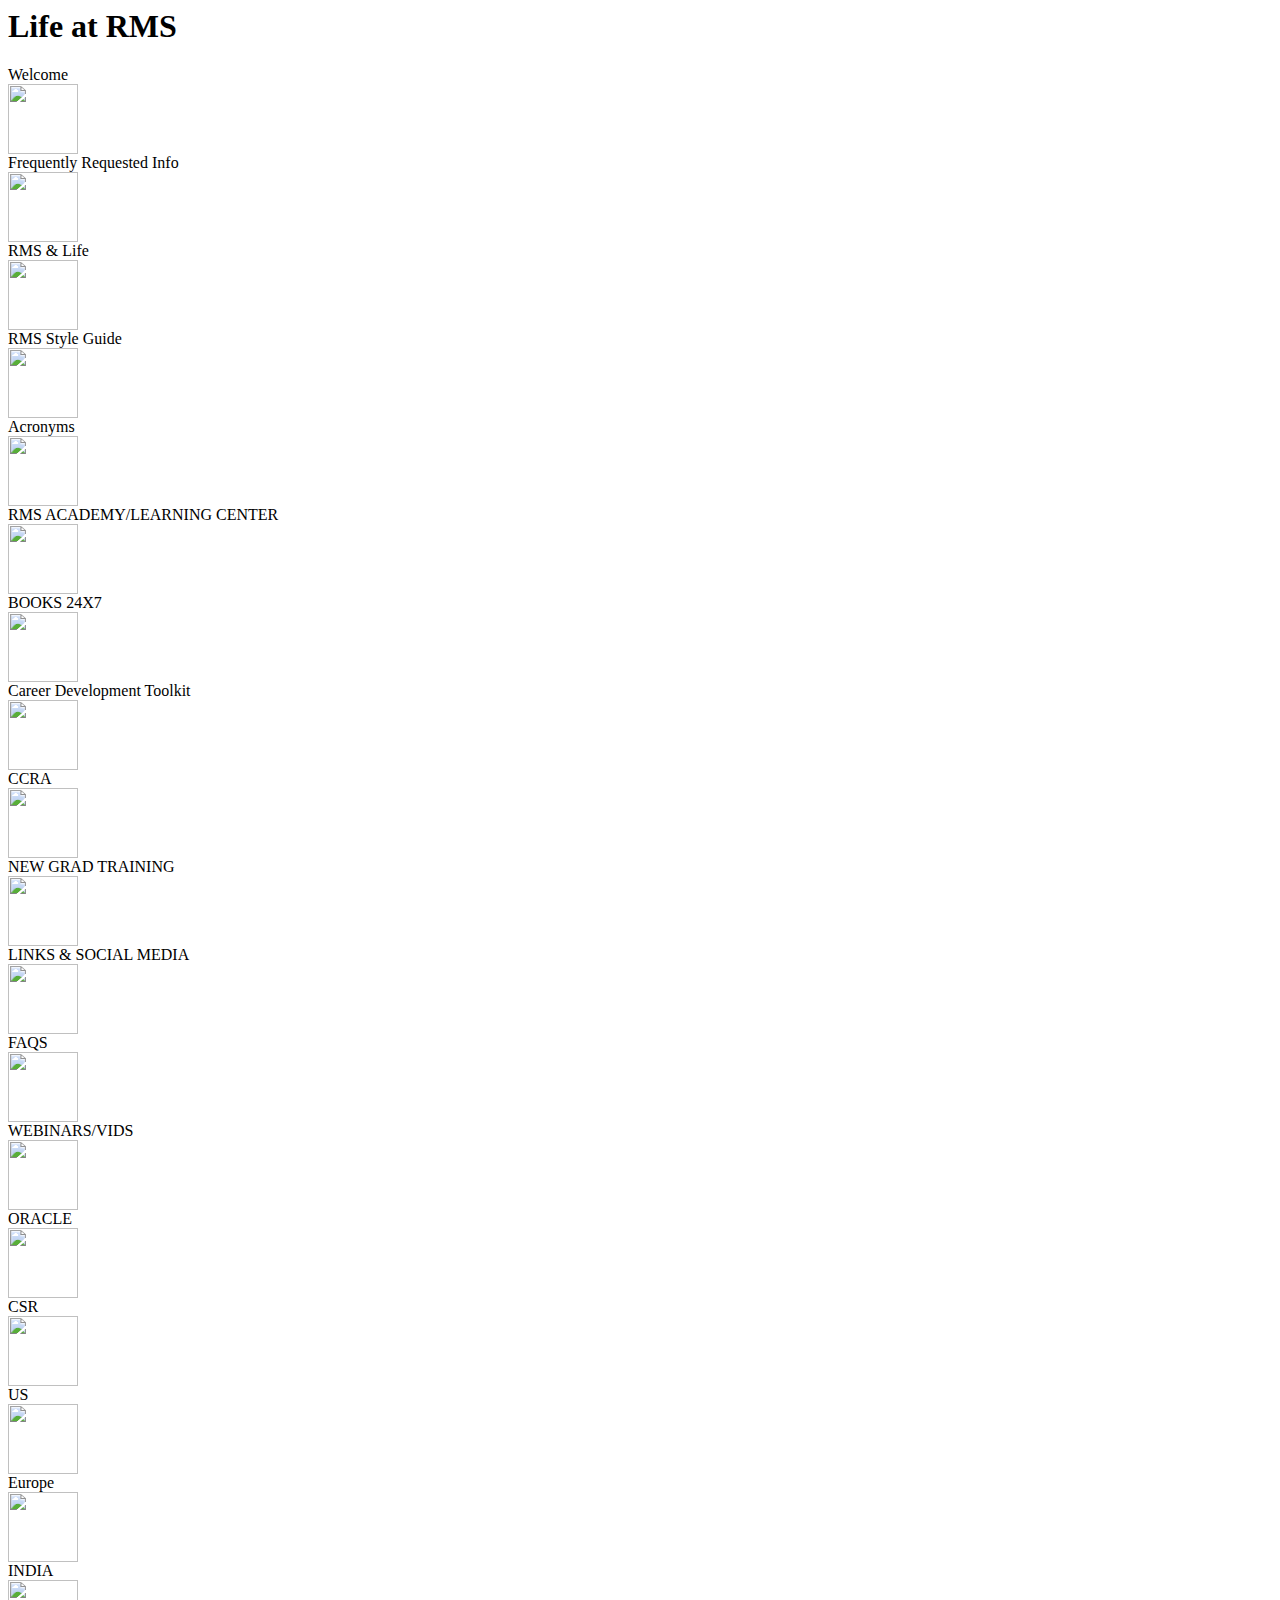
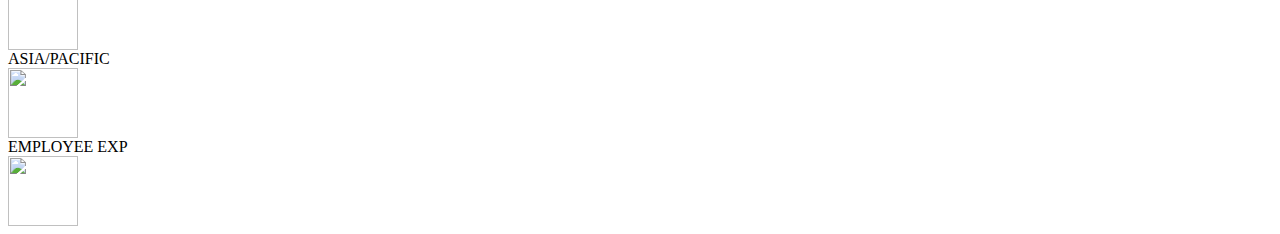
==== commit 75cf2f10: "styled europe tile" ====
--- a/www/index.html
+++ b/www/index.html
@@ -1 +1 @@
-<html><head><link href="//maxcdn.bootstrapcdn.com/font-awesome/4.3.0/css/font-awesome.min.css" rel="stylesheet"/><link rel="StyleSheet" href="style.css" type="text/css" media="screen"/><link href="http://fonts.googleapis.com/css?family=Montserrat" rel="stylesheet" type="text/css"/><script src="http://code.jquery.com/jquery-2.1.4.min.js"></script></head><body><div class="app-container"><h1 class="title">Life at RMS</h1><div class="board"><!-- Top Row--><div class="top"><section data-id="dayOneWelcome" class="active top"><div class="place">Welcome</div><img class="fa" src="90 Days icons/welcome.png" height="70px"></section><section data-id="PSF" class="top"><div class="place">People Strategy Forms</div><img class="fa" src="90 Days icons/people strategy forms.png" height="70px"></section><section data-id="BusinessCards" class="top"><div class="place">New Business Cards</div><img class="fa" src="90 Days icons/business cards.png" height="70px"></section><section data-id="WritingStyleGuide" class="top"><div class="place">Corporate Writing Style Guide</div><img class="fa" src="90 Days icons/writing guide.png" height="70px"></section><section data-id="Acronyms" class="no-dir end top"><div class="place">Acronyms </div><img class="fa" src="90 Days icons/acronyms.png" height="70px"></section></div><div class="sides"><!-- Right Row--><div class="side right"><section data-id="LearningCenter" class="right"><div class="place">RMS ACADEMY/LEARNING CENTER</div><img class="fa" src="90 Days icons/RMS-Academy.png" height="70px"></section><section data-id="Books24x7" class="right"><div class="place">BOOKS 24X7</div><img class="fa" src="90 Days icons/book24x7.png" height="70px"></section><section data-id="CDToolkit" class="right"><div class="place">C.D.TOOLKIT</div><img class="fa" src="90 Days icons/toolkit.png" height="70px"></section><section data-id="CCRA" class="right"><div class="place">CCRA</div><img class="fa" src="90 Days icons/ccra.png" height="70px"></section><section data-id="NewGrad" class="right"><div class="place">NEW GRAD TRAINING</div><img class="fa" src="90 Days icons/New grad training.png" height="70px"></section></div><!-- Left Row--><div class="side left"><section data-id="Links" class="left"><div class="place">LINKS & SOCIAL MEDIA</div><img class="fa" src="90 Days icons/links.png" height="70px"></section><section data-id="FAQ" class="left"><div class="place">FAQS</div><img class="fa" src="90 Days icons/FAQ.png" height="70px"></section><section data-id="Vids" class="left"><div class="place">WEBINARS/VIDS</div><img class="fa" src="90 Days icons/webinars.png" height="70px"></section><section data-id="Oracle" class="left"><div class="place">ORACLE</div><img class="fa" src="90 Days icons/oracle.png" height="70px"></section><section data-id="CSR" class="left start"><div class="place">CSR</div><img class="fa" src="90 Days icons/csr.png" height="70px"> </section></div></div><!-- Top Row--><div class="bottom"><section data-id="US" class="bottom"><div class="place">US</div><img class="fa" src="90 Days icons/USA.png" height="70px"></section><section data-id="UK" class="bottom"><div class="place">UK</div><img class="fa" src="90 Days icons/UK.png" height="70px"></section><section data-id="India" class="bottom"><div class="place">INDIA</div><img class="fa" src="90 Days icons/India.png" height="70px"></section><section data-id="Asia" class="bottom"><div class="place">ASIA/PACIFIC</div><img class="fa" src="90 Days icons/asia.png" height="70px"></section><section data-id="EE" class="no-dir end bottom"><div class="place">EMPLOYEE EXP</div><img class="fa" src="90 Days icons/employee exp.png" height="70px"></section></div></div><div class="modal"><div class="modal-content">Hello! This is an awesome modal message.</div></div></div><script src="js/app.js"></script></body></html>+<html><head><link rel="StyleSheet" href="style.css" type="text/css" media="screen"/><link href="http://fonts.googleapis.com/css?family=Montserrat" rel="stylesheet" type="text/css"/><script src="http://code.jquery.com/jquery-2.1.4.min.js"></script></head><body><div class="app-container"><h1 class="title">Life at RMS</h1><div class="board"><!-- Top Row--><div class="top"><section data-id="dayOneWelcome" class="active top"><div class="place">Welcome</div><img class="fa" src="90 Days icons/welcome.png" height="70px"></section><section data-id="FrequentlyReqInfo" class="top"><div class="place">Frequently Requested Info</div><img class="fa" src="90 Days icons/people strategy forms.png" height="70px"></section><section data-id="RMSLife" class="top"><div class="place">RMS & Life</div><img class="fa" src="90 Days icons/business cards.png" height="70px"></section><section data-id="RMSStyleGuide" class="top"><div class="place">RMS Style Guide</div><img class="fa" src="90 Days icons/writing guide.png" height="70px"></section><section data-id="Acronyms" class="no-dir end top"><div class="place">Acronyms </div><img class="fa" src="90 Days icons/acronyms.png" height="70px"></section></div><div class="sides"><!-- Right Row--><div class="side right"><section data-id="LearningCenter" class="right"><div class="place">RMS ACADEMY/LEARNING CENTER</div><img class="fa" src="90 Days icons/RMS-Academy.png" height="70px"></section><section data-id="Books24x7" class="right"><div class="place">BOOKS 24X7</div><img class="fa" src="90 Days icons/book24x7.png" height="70px"></section><section data-id="CDToolkit" class="right"><div class="place">Career Development Toolkit</div><img class="fa" src="90 Days icons/toolkit.png" height="70px"></section><section data-id="CCRA" class="right"><div class="place">CCRA</div><img class="fa" src="90 Days icons/ccra.png" height="70px"></section><section data-id="NewGrad" class="right"><div class="place">NEW GRAD TRAINING</div><img class="fa" src="90 Days icons/New grad training.png" height="70px"></section></div><!-- Left Row--><div class="side left"><section data-id="Links" class="left"><div class="place">LINKS & SOCIAL MEDIA</div><img class="fa" src="90 Days icons/links.png" height="70px"></section><section data-id="FAQ" class="left"><div class="place">FAQS</div><img class="fa" src="90 Days icons/FAQ.png" height="70px"></section><section data-id="Vids" class="left"><div class="place">WEBINARS/VIDS</div><img class="fa" src="90 Days icons/webinars.png" height="70px"></section><section data-id="Oracle" class="left"><div class="place">ORACLE</div><img class="fa" src="90 Days icons/oracle.png" height="70px"></section><section data-id="CSR" class="left start"><div class="place">CSR</div><img class="fa" src="90 Days icons/csr.png" height="70px"> </section></div></div><!-- Top Row--><div class="bottom"><section data-id="US" class="bottom"><div class="place">US</div><img class="fa" src="90 Days icons/USA.png" height="70px"></section><section data-id="Europe" class="bottom"><div class="place">Europe</div><img class="fa" src="90 Days icons/UK.png" height="70px"></section><section data-id="India" class="bottom"><div class="place">INDIA</div><img class="fa" src="90 Days icons/India.png" height="70px"></section><section data-id="Asia" class="bottom"><div class="place">ASIA/PACIFIC</div><img class="fa" src="90 Days icons/asia.png" height="70px"></section><section data-id="EE" class="no-dir end bottom"><div class="place">EMPLOYEE EXP</div><img class="fa" src="90 Days icons/employee exp.png" height="70px"></section></div></div><div class="modal"><div class="modal-content"> </div></div></div><script src="js/app.js"></script></body></html>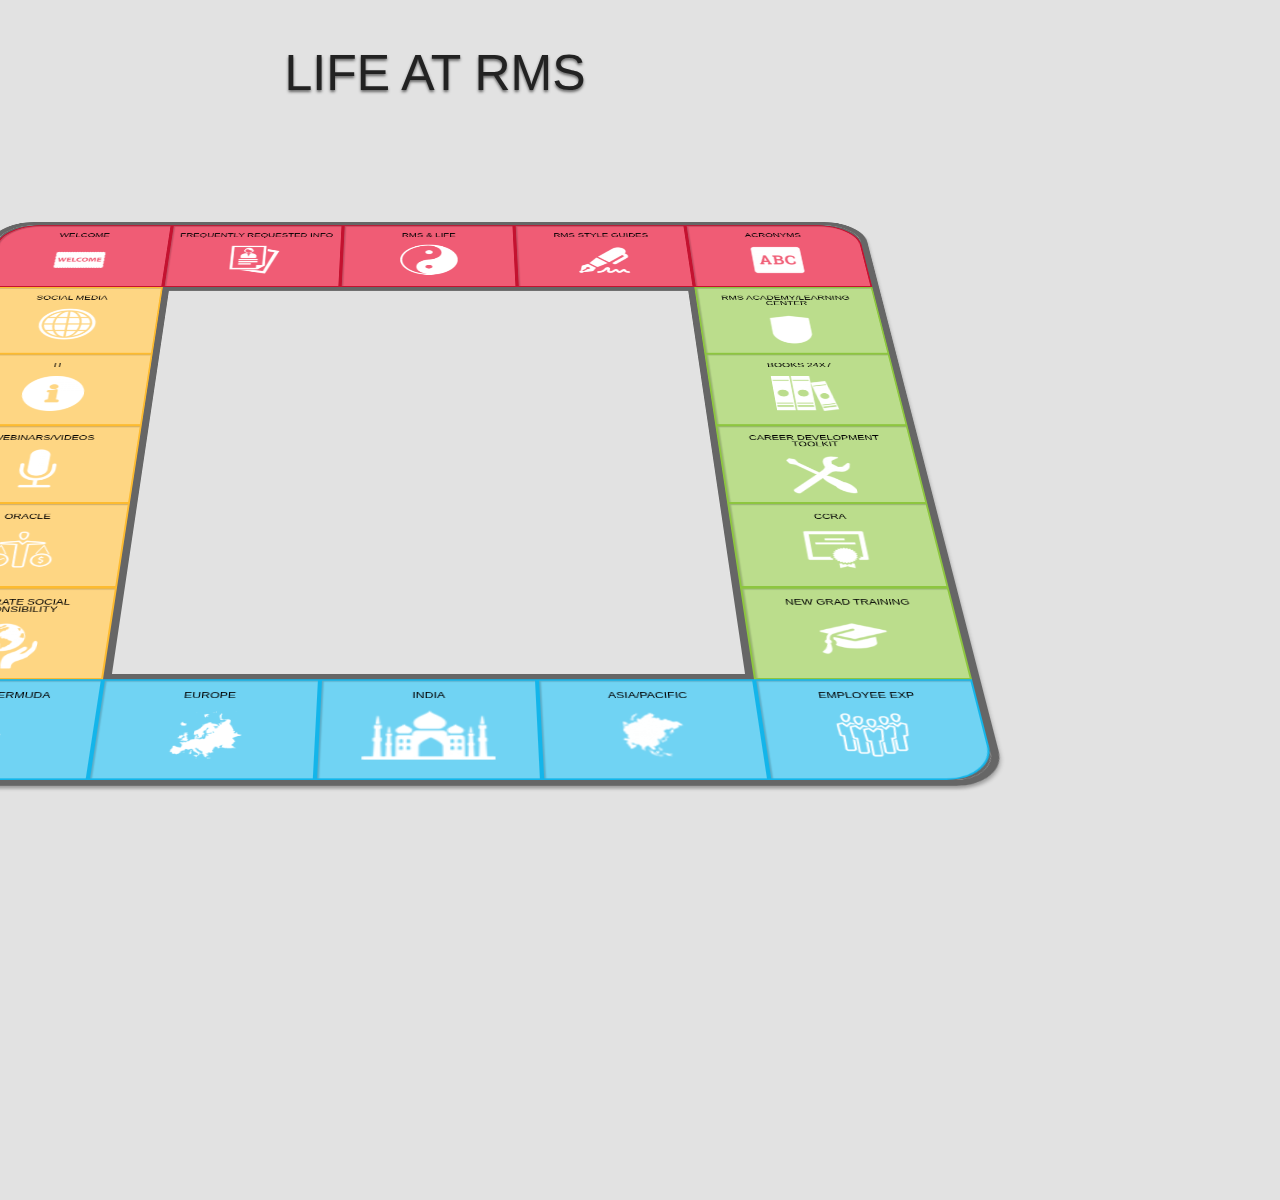
==== commit fe20a1fd: "added new grad training link" ====
--- a/www/index.html
+++ b/www/index.html
@@ -1 +1,2 @@
-<html><head><link rel="StyleSheet" href="style.css" type="text/css" media="screen"/><link href="http://fonts.googleapis.com/css?family=Montserrat" rel="stylesheet" type="text/css"/><script src="http://code.jquery.com/jquery-2.1.4.min.js"></script></head><body><div class="app-container"><h1 class="title">Life at RMS</h1><div class="board"><!-- Top Row--><div class="top"><section data-id="dayOneWelcome" class="active top"><div class="place">Welcome</div><img class="fa" src="90 Days icons/welcome.png" height="70px"></section><section data-id="FrequentlyReqInfo" class="top"><div class="place">Frequently Requested Info</div><img class="fa" src="90 Days icons/people strategy forms.png" height="70px"></section><section data-id="RMSLife" class="top"><div class="place">RMS & Life</div><img class="fa" src="90 Days icons/business cards.png" height="70px"></section><section data-id="RMSStyleGuide" class="top"><div class="place">RMS Style Guide</div><img class="fa" src="90 Days icons/writing guide.png" height="70px"></section><section data-id="Acronyms" class="no-dir end top"><div class="place">Acronyms </div><img class="fa" src="90 Days icons/acronyms.png" height="70px"></section></div><div class="sides"><!-- Right Row--><div class="side right"><section data-id="LearningCenter" class="right"><div class="place">RMS ACADEMY/LEARNING CENTER</div><img class="fa" src="90 Days icons/RMS-Academy.png" height="70px"></section><section data-id="Books24x7" class="right"><div class="place">BOOKS 24X7</div><img class="fa" src="90 Days icons/book24x7.png" height="70px"></section><section data-id="CDToolkit" class="right"><div class="place">Career Development Toolkit</div><img class="fa" src="90 Days icons/toolkit.png" height="70px"></section><section data-id="CCRA" class="right"><div class="place">CCRA</div><img class="fa" src="90 Days icons/ccra.png" height="70px"></section><section data-id="NewGrad" class="right"><div class="place">NEW GRAD TRAINING</div><img class="fa" src="90 Days icons/New grad training.png" height="70px"></section></div><!-- Left Row--><div class="side left"><section data-id="Links" class="left"><div class="place">LINKS & SOCIAL MEDIA</div><img class="fa" src="90 Days icons/links.png" height="70px"></section><section data-id="FAQ" class="left"><div class="place">FAQS</div><img class="fa" src="90 Days icons/FAQ.png" height="70px"></section><section data-id="Vids" class="left"><div class="place">WEBINARS/VIDS</div><img class="fa" src="90 Days icons/webinars.png" height="70px"></section><section data-id="Oracle" class="left"><div class="place">ORACLE</div><img class="fa" src="90 Days icons/oracle.png" height="70px"></section><section data-id="CSR" class="left start"><div class="place">CSR</div><img class="fa" src="90 Days icons/csr.png" height="70px"> </section></div></div><!-- Top Row--><div class="bottom"><section data-id="US" class="bottom"><div class="place">US</div><img class="fa" src="90 Days icons/USA.png" height="70px"></section><section data-id="Europe" class="bottom"><div class="place">Europe</div><img class="fa" src="90 Days icons/UK.png" height="70px"></section><section data-id="India" class="bottom"><div class="place">INDIA</div><img class="fa" src="90 Days icons/India.png" height="70px"></section><section data-id="Asia" class="bottom"><div class="place">ASIA/PACIFIC</div><img class="fa" src="90 Days icons/asia.png" height="70px"></section><section data-id="EE" class="no-dir end bottom"><div class="place">EMPLOYEE EXP</div><img class="fa" src="90 Days icons/employee exp.png" height="70px"></section></div></div><div class="modal"><div class="modal-content"> </div></div></div><script src="js/app.js"></script></body></html>+<html><head><link rel="StyleSheet" href="style.css" type="text/css" media="screen"/><link href="http://fonts.googleapis.com/css?family=Montserrat" rel="stylesheet" type="text/css"/><script src="http://code.jquery.com/jquery-2.1.4.min.js"></script></head><body><div class="app-container"><h1 class="title">Life at RMS</h1><div class="board"><!-- Top Row--><div class="top"><section data-id="dayOneWelcome" class="active top"><div class="place">Welcome</div><img class="fa" src="90 Days icons/welcome.png" height="70px"></section><section data-id="FrequentlyReqInfo" class="top"><div class="place">Frequently Requested Info</div><img class="fa" src="90 Days icons/people strategy forms.png" height="70px"></section><section data-id="RMSLife" class="top"><div class="place">RMS & Life</div><img class="fa" src="90 Days icons/life-Culture.png" height="70px"></section><section data-id="RMSStyleGuide" class="top"><div class="place">RMS Style Guides</div><img class="fa" src="90 Days icons/writing guide.png" height="70px"></section><section data-id="Acronyms" class="no-dir end top"><div class="place">Acronyms </div><img class="fa" src="90 Days icons/acronyms.png" height="70px"></section></div><div class="sides"><!-- Right Row--><div class="side right"><section data-id="LearningCenter" class="right"><div class="place">RMS ACADEMY/LEARNING CENTER</div><img class="fa" src="90 Days icons/RMS-Academy.png" height="70px"></section><section data-id="Books24x7" class="right"><div class="place">BOOKS 24X7</div><img class="fa" src="90 Days icons/book24x7.png" height="70px"></section><section data-id="CDToolkit" class="right"><div class="place">Career Development Toolkit</div><img class="fa" src="90 Days icons/toolkit.png" height="70px"></section><section data-id="CCRA" class="right"><div class="place">CCRA</div><img class="fa" src="90 Days icons/ccra.png" height="70px"></section><section data-id="NewGrad" class="right"><div class="place">NEW GRAD TRAINING</div><img class="fa" src="90 Days icons/New grad training.png" height="70px"></section></div><!-- Left Row--><div class="side left"><section data-id="Links" class="left"><div class="place">SOCIAL MEDIA</div><img class="fa" src="90 Days icons/links.png" height="70px"></section><section data-id="IT" class="left"><div class="place">IT</div><img class="fa" src="90 Days icons/FAQ.png" height="70px"></section><section data-id="Vids" class="left"><div class="place">WEBINARS/VIDEOS</div><img class="fa" src="90 Days icons/webinars.png" height="70px"></section><section data-id="Oracle" class="left"><div class="place">ORACLE</div><img class="fa" src="90 Days icons/oracle.png" height="70px"></section><section data-id="CSR" class="left start"><div class="place">Corporate Social Responsibility </div><img class="fa" src="90 Days icons/csr.png" height="70px"> </section></div></div><!-- Top Row--><div class="bottom"><section data-id="US" class="bottom"><div class="place">USA and Bermuda</div><img class="fa" src="90 Days icons/USA.png" height="70px"></section><section data-id="Europe" class="bottom"><div class="place">Europe</div><img class="fa" src="90 Days icons/europe.png" height="70px"></section><section data-id="India" class="bottom"><div class="place">INDIA</div><img class="fa" src="90 Days icons/India.png" height="70px"></section><section data-id="Asia" class="bottom"><div class="place">ASIA/PACIFIC</div><img class="fa" src="90 Days icons/asia.png" height="70px"></section><section data-id="EE" class="no-dir end bottom"><div class="place">EMPLOYEE EXP</div><a href="http://insiderms.rms.com/Pages/Employee-Experience.aspx"><img class="fa" src="90 Days icons/employee exp.png" height="70px">
+</a></section></div></div><div class="modal"><div class="modal-content"> </div></div></div><script src="js/app.js"></script></body></html>--- a/www/style.css
+++ b/www/style.css
@@ -0,0 +1 @@
+html,body,div,span,applet,object,iframe,h1,h2,h3,h4,h5,h6,p,blockquote,pre,a,abbr,acronym,address,big,cite,code,del,dfn,em,img,ins,kbd,q,s,samp,small,strike,strong,sub,sup,tt,var,b,u,i,center,dl,dt,dd,ol,ul,li,fieldset,form,label,legend,table,caption,tbody,tfoot,thead,tr,th,td,article,aside,canvas,details,embed,figure,figcaption,footer,header,hgroup,menu,nav,output,ruby,section,summary,time,mark,audio,video{margin:0;padding:0;border:0;font-size:100%;font:inherit;vertical-align:baseline}article,aside,details,figcaption,figure,footer,header,hgroup,menu,nav,section{display:block}body{line-height:1}ol,ul{list-style:none}blockquote,q{quotes:none}blockquote:before,blockquote:after,q:before,q:after{content:'';content:none}table{border-collapse:collapse;border-spacing:0}body{background:#e2e2e2;font-family:'Arial',sans-serif}body .title{text-align:center;margin-left:-410px;margin-bottom:30px;font-family:Arial,Courier;font-size:50px;text-transform:uppercase;color:#222;text-shadow:0 2px 3px #666}.app-container{padding:3rem;position:relative;min-width:1100px}.board{border:.5rem solid #666;-webkit-transform:perspective(2500px) rotateX(50deg) translateY(-300px);transform:perspective(2500px) rotateX(50deg) translateY(-300px);width:90%;margin-left:-160px;margin-right:auto;border-radius:3rem;overflow:hidden;box-shadow:0 .25rem .25rem rgba(0,0,0,0.3)}.board > .side,.board > .top,.board > .bottom{position:relative;background-color:#666}.board > .top:after,.board > .bottom:after{content:"";display:table;clear:both}.board > .top section,.board > .bottom section{float:left;width:20%}.board > .top{border-bottom:.5rem solid #666}.board > .bottom{border-top:.5rem solid #666;margin-top:-.5rem}.board .sides{margin-top:-.5rem;position:relative;z-index:1}.board .sides:after{content:"";display:table;clear:both}.board .side{width:20%}.board .side.left{border-right:.5rem solid #666;float:left}.board .side.right{border-left:.5rem solid #666;float:right}.board section{box-sizing:border-box;padding:1rem .5rem;min-width:8rem;height:9rem;text-align:center;cursor:pointer;position:relative;box-shadow:inset .1rem .1rem .1rem rgba(0,0,0,0.2)}.board section .place,.board section .price{font-size:.75rem;text-transform:uppercase}.board section .fa{font-size:2.5rem;padding:1rem 0}.board section.top{-webkit-transition:background .125s linear;transition:background .125s linear;background:#f05c75;border:2px solid #c41230}.board section.top:hover{background:#c0122f}.board section.top:active{background:#b0102b;color:#fff}.board section.top .fa{color:#760b1d}.board section.top:first-child{border-top-left-radius:3rem}.board section.top:last-child{border-top-right-radius:3rem}.board section.right{-webkit-transition:background .125s linear;transition:background .125s linear;background:#bbdd8c;border:2px solid #8dc63f}.board section.right:hover{background:#8bc53b}.board section.right:active{background:#7fb536;color:#fff}.board section.right .fa{color:#557924}.board section.bottom{-webkit-transition:background .125s linear;transition:background .125s linear;background:#70d3f3;border:2px solid #13b5ea}.board section.bottom:hover{background:#13b1e5}.board section.bottom:active{background:#11a3d3;color:#fff}.board section.bottom .fa{color:#0b6d8c}.board section.bottom:first-child{border-bottom-left-radius:3rem}.board section.bottom:last-child{border-bottom-right-radius:3rem}.board section.left{-webkit-transition:background .125s linear;transition:background .125s linear;background:#fed683;border:2px solid #fdbb30}.board section.left:hover{background:#fdb92a}.board section.left:active{background:#fdb112;color:#fff}.board section.left .fa{color:#b37a02}.modal{display:none;position:absolute;top:0;right:0;left:0;bottom:0}.modal-content{position:absolute;top:6rem;left:31%;width:40%;-webkit-transform:translateX(-50%);-ms-transform:translateX(-50%);transform:translateX(-50%);height:47%;padding:1rem;background-color:#e4e4e4;text-align:center;box-shadow:0 .25rem .25rem rgba(0,0,0,0.3)}.modal-content.p{text-align:center}